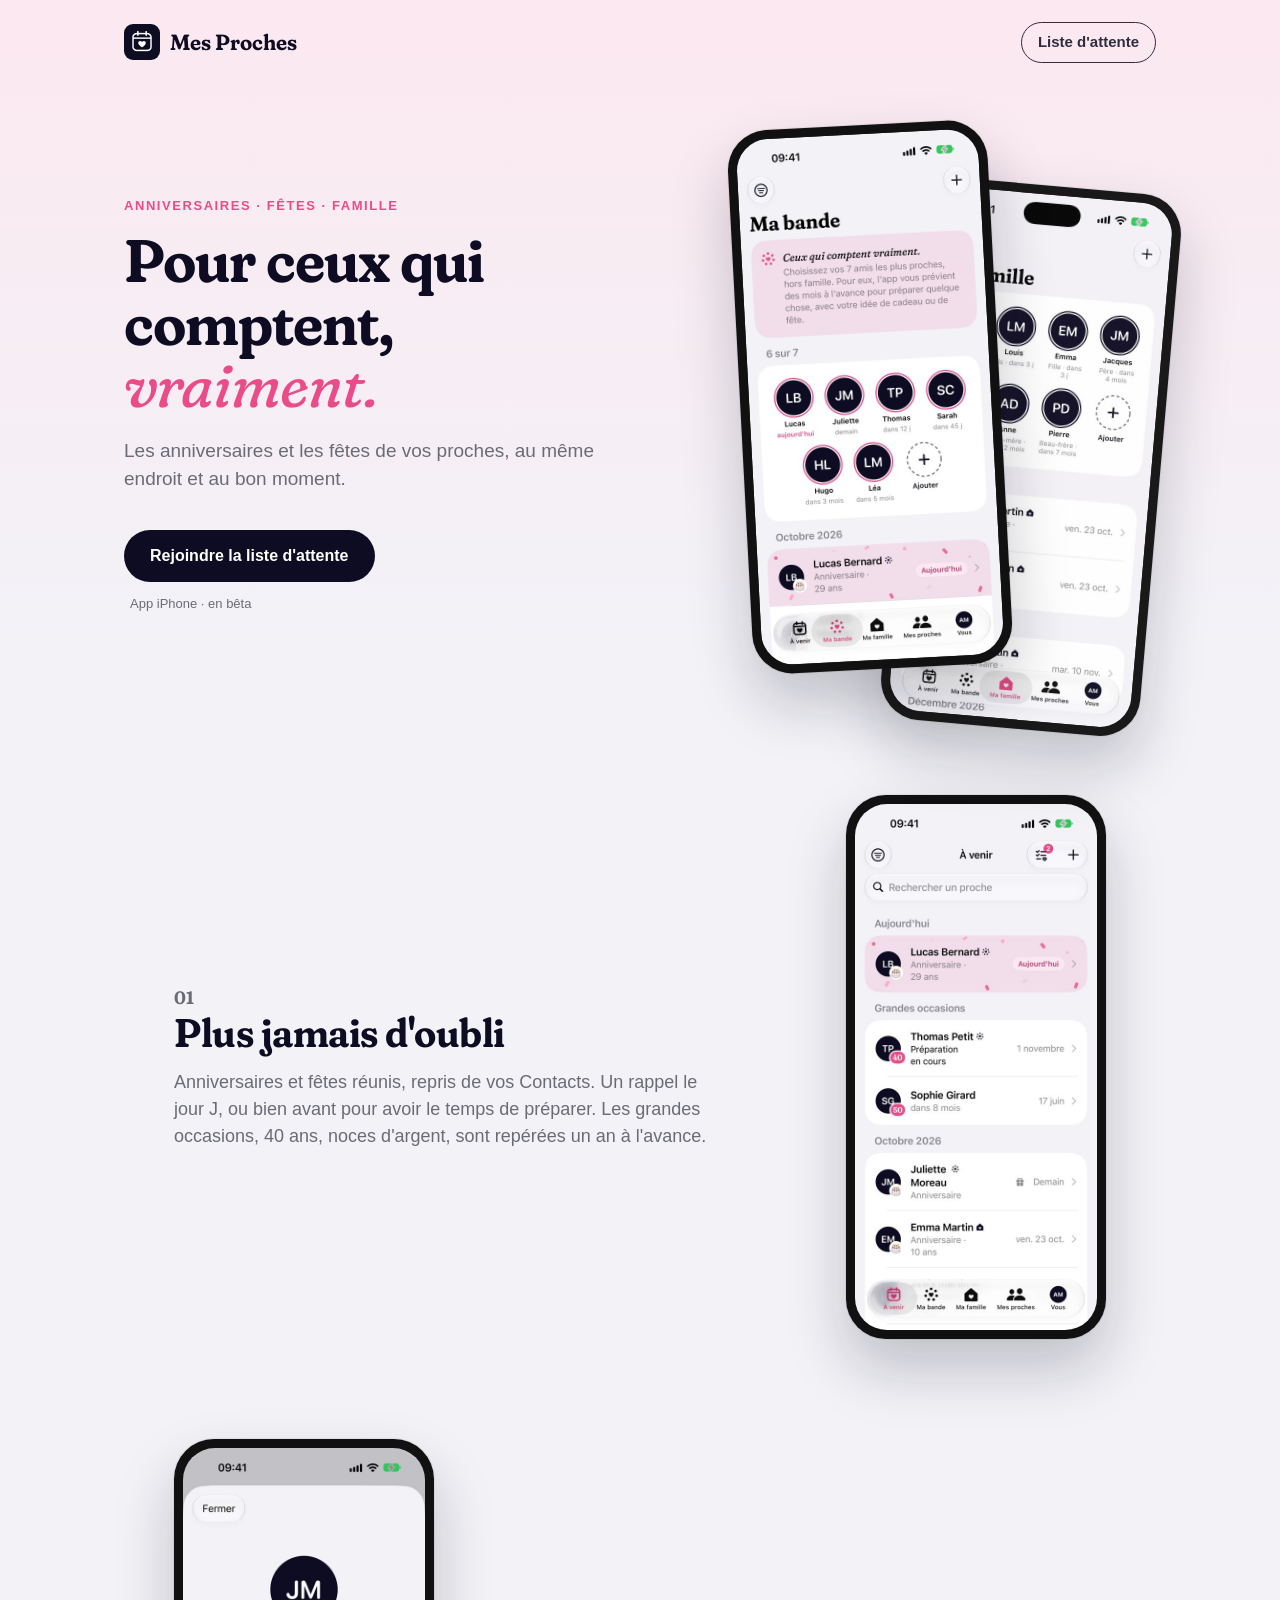
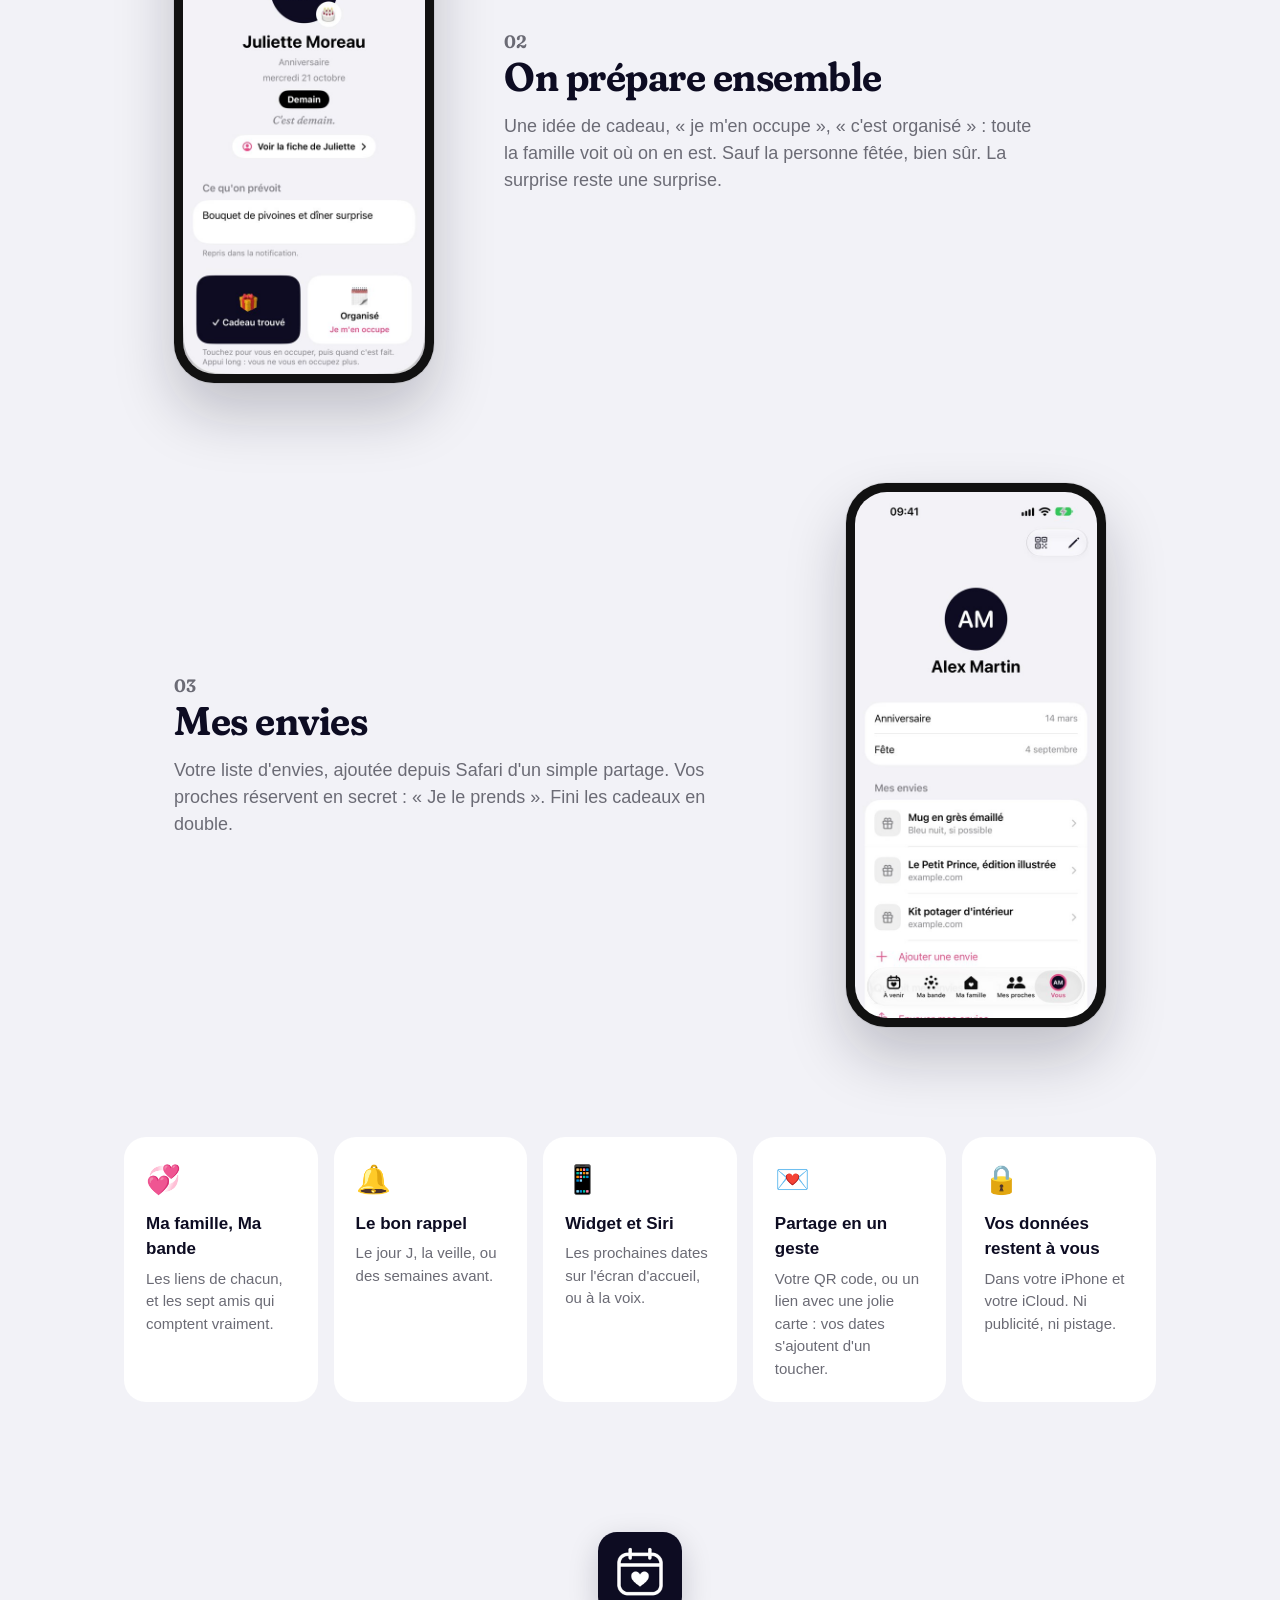
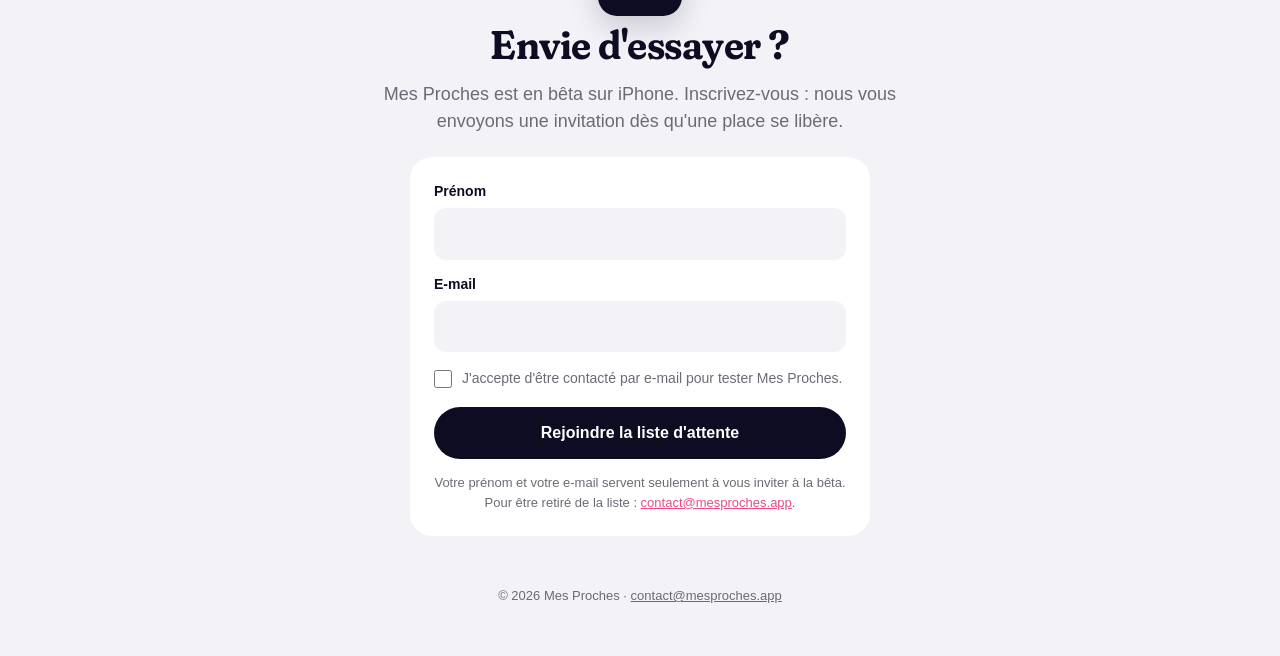
==== index.html @ dea923e4 "Site : aperçu des liens (Messages, WhatsApp) avec une image aux couleurs de l'app Co-Authored-By: Cl" ====
<!doctype html>
<html lang="fr">
<head>
<meta charset="utf-8">
<meta name="viewport" content="width=device-width, initial-scale=1">
<title>Mes Proches</title>
<meta name="robots" content="noindex, nofollow">
<meta name="description" content="Les anniversaires et les fêtes de ceux qui comptent, au même endroit. Une app iPhone, en bêta.">
<meta property="og:type" content="website">
<meta property="og:url" content="https://mesproches.app/">
<meta property="og:site_name" content="Mes Proches">
<meta property="og:title" content="Mes Proches – Pour ceux qui comptent, vraiment.">
<meta property="og:description" content="Les anniversaires et les fêtes de ceux qui comptent, au même endroit et au bon moment. App iPhone en bêta.">
<meta property="og:image" content="https://mesproches.app/assets/apercu.jpg">
<meta property="og:image:width" content="1200">
<meta property="og:image:height" content="630">
<meta name="twitter:card" content="summary_large_image">
<link rel="icon" href="/favicon.png">
<link rel="apple-touch-icon" href="/apple-touch-icon.png">
<link rel="stylesheet" href="/assets/style.css">
<link rel="stylesheet" href="/assets/accueil.css">
</head>
<body class="accueil">

<header class="haut">
  <div class="marque"><img src="/assets/icone.png" alt=""><span>Mes Proches</span></div>
  <div class="haut-droite">
    <a class="petit-bouton" href="#liste-attente">Liste d'attente</a>
  </div>
</header>

<section class="hero">
  <div class="hero-texte">
    <p class="surtitre">Anniversaires · Fêtes · Famille</p>
    <h1>Pour ceux qui comptent, <em>vraiment.</em></h1>
    <p class="intro">Les anniversaires et les fêtes de vos proches, au même endroit et au bon moment.</p>
    <a class="bouton" href="#liste-attente">Rejoindre la liste d'attente</a>
    <p class="mini">App iPhone · en bêta</p>
  </div>
  <div class="hero-ecrans">
    <figure class="tel tel-arriere"><picture><img src="/assets/ecrans/clair-family.jpg" alt="Écran Ma famille"></picture></figure>
    <figure class="tel tel-avant"><picture><img src="/assets/ecrans/clair-bande.jpg" alt="Écran Ma bande"></picture></figure>
  </div>
</section>

<section class="bloc">
  <div class="bloc-texte">
    <p class="numero">01</p>
    <h2>Plus jamais d'oubli</h2>
    <p>Anniversaires et fêtes réunis, repris de vos Contacts. Un rappel le jour J, ou bien avant pour avoir le temps de préparer. Les grandes occasions, 40 ans, noces d'argent, sont repérées un an à l'avance.</p>
  </div>
  <figure class="tel"><picture><img src="/assets/ecrans/clair-upcoming.jpg" alt="Écran À venir" loading="lazy"></picture></figure>
</section>

<section class="bloc inverse">
  <div class="bloc-texte">
    <p class="numero">02</p>
    <h2>On prépare ensemble</h2>
    <p>Une idée de cadeau, « je m'en occupe », « c'est organisé » : toute la famille voit où on en est. Sauf la personne fêtée, bien sûr. La surprise reste une surprise.</p>
  </div>
  <figure class="tel"><picture><img src="/assets/ecrans/clair-event.jpg" alt="Écran d'un anniversaire" loading="lazy"></picture></figure>
</section>

<section class="bloc">
  <div class="bloc-texte">
    <p class="numero">03</p>
    <h2>Mes envies</h2>
    <p>Votre liste d'envies, ajoutée depuis Safari d'un simple partage. Vos proches réservent en secret : « Je le prends ». Fini les cadeaux en double.</p>
  </div>
  <figure class="tel"><picture><img src="/assets/ecrans/clair-settings.jpg" alt="Écran Vous, avec Mes envies" loading="lazy"></picture></figure>
</section>

<section class="atouts">
  <div class="atout"><span>💞</span><h3>Ma famille, Ma bande</h3><p>Les liens de chacun, et les sept amis qui comptent vraiment.</p></div>
  <div class="atout"><span>🔔</span><h3>Le bon rappel</h3><p>Le jour J, la veille, ou des semaines avant.</p></div>
  <div class="atout"><span>📱</span><h3>Widget et Siri</h3><p>Les prochaines dates sur l'écran d'accueil, ou à la voix.</p></div>
  <div class="atout"><span>💌</span><h3>Partage en un geste</h3><p>Votre QR code, ou un lien avec une jolie carte : vos dates s'ajoutent d'un toucher.</p></div>
  <div class="atout"><span>🔒</span><h3>Vos données restent à vous</h3><p>Dans votre iPhone et votre iCloud. Ni publicité, ni pistage.</p></div>
</section>

<section class="invitation" id="liste-attente">
  <img class="icone" src="/assets/icone.png" alt="">
  <h2>Envie d'essayer ?</h2>
  <p>Mes Proches est en bêta sur iPhone. Inscrivez-vous : nous vous envoyons une invitation dès qu'une place se libère.</p>
  <form class="attente" id="attente" novalidate>
    <label for="prenom">Prénom</label>
    <input type="text" id="prenom" name="prenom" autocomplete="given-name" required maxlength="60">
    <label for="email">E-mail</label>
    <input type="email" id="email" name="email" autocomplete="email" inputmode="email" required maxlength="120">
    <input class="piege" type="text" name="site" tabindex="-1" autocomplete="off" aria-hidden="true">
    <label class="accord"><input type="checkbox" id="accord" name="accord" required> J'accepte d'être contacté par e-mail pour tester Mes Proches.</label>
    <button class="bouton" type="submit">Rejoindre la liste d'attente</button>
    <p class="note">Votre prénom et votre e-mail servent seulement à vous inviter à la bêta. Pour être retiré de la liste : <a href="mailto:contact@mesproches.app">contact@mesproches.app</a>.</p>
  </form>
</section>
<script>
// Liste d'attente : envoi vers la feuille Google de Mes Proches (script Google Apps Script)
(function () {
  var URL_LISTE = "https://script.google.com/macros/s/AKfycbwJtWUhBmsXgsnpHTEbNK-BFUwOJkk66DtXFwPkzRLhjVDxNhWCYq_aPArt5VgcALkMHA/exec";
  var f = document.getElementById("attente");
  f.addEventListener("submit", function (e) {
    e.preventDefault();
    var prenom = f.prenom.value.trim(), email = f.email.value.trim();
    var vieux = f.querySelector(".erreur"); if (vieux) vieux.remove();
    function erreur(t) { var p = document.createElement("p"); p.className = "erreur"; p.textContent = t; f.appendChild(p); }
    if (!prenom || !/^[^@\s]+@[^@\s]+\.[^@\s]+$/.test(email)) return erreur("Indiquez votre prénom et une adresse e-mail valide.");
    if (!f.accord.checked) return erreur("Cochez la case pour que nous puissions vous écrire.");
    var bouton = f.querySelector("button"); bouton.disabled = true; bouton.textContent = "Envoi…";
    if (URL_LISTE.indexOf("%%") === 0) {
      location.href = "mailto:contact@mesproches.app?subject=" + encodeURIComponent("Liste d'attente Mes Proches") +
        "&body=" + encodeURIComponent("Prénom : " + prenom + "\nE-mail : " + email);
      bouton.disabled = false; bouton.textContent = "Rejoindre la liste d'attente";
      return;
    }
    var donnees = new URLSearchParams({ prenom: prenom, email: email, site: f.site.value, origine: location.hostname });
    fetch(URL_LISTE, { method: "POST", mode: "no-cors", body: donnees })
      .then(function () {
        f.innerHTML = '<div class="merci"><strong>Merci, ' + prenom.replace(/[<>&"]/g, "") + ' !</strong>Vous êtes sur la liste. Nous vous écrivons dès qu\'une place se libère.</div>';
      })
      .catch(function () {
        bouton.disabled = false; bouton.textContent = "Rejoindre la liste d'attente";
        erreur("L'envoi n'a pas abouti. Réessayez, ou écrivez à contact@mesproches.app.");
      });
  });
})();
</script>

<footer class="pied">© 2026 Mes Proches · <a href="mailto:contact@mesproches.app">contact@mesproches.app</a></footer>
</body>
</html>
---- assets/style.css ----
@font-face { font-family: "MP Titre"; src: url("titre.ttf") format("truetype"); font-display: swap; }
@font-face { font-family: "MP Accroche"; src: url("accroche.ttf") format("truetype"); font-display: swap; }

:root {
  color-scheme: light;
  --nuit: #0D0C22;
  --rose: #EA4C89;
  --poudre: #FCE8F0;
  --fond: #F2F2F7;
  --carte: #FFFFFF;
  --texte: #0D0C22;
  --second: #6B6B75;
}

* { box-sizing: border-box; }
html, body { margin: 0; }
body {
  font-family: -apple-system, BlinkMacSystemFont, "SF Pro Text", "Helvetica Neue", Arial, sans-serif;
  color: var(--texte);
  background: linear-gradient(var(--poudre), var(--fond) 420px) no-repeat, var(--fond);
  min-height: 100vh;
  line-height: 1.5;
}
main { max-width: 560px; margin: 0 auto; padding: 72px 20px 48px; text-align: center; }
.icone { width: 112px; height: 112px; border-radius: 25px; box-shadow: 0 10px 30px rgba(13,12,34,.18); }
h1 { font-family: "MP Titre", Georgia, serif; font-weight: 400; font-size: 44px; margin: 24px 0 4px; letter-spacing: -0.5px; }
.accroche { font-family: "MP Accroche", Georgia, serif; font-style: italic; font-size: 22px; margin: 0 0 32px; }
.accroche em { color: var(--rose); }
.carte { background: var(--carte); border-radius: 22px; padding: 22px 22px; text-align: left; margin: 0 0 16px; }
.carte h2 { font-size: 17px; margin: 0 0 6px; }
.carte p { margin: 0; color: var(--second); }
ul.points { list-style: none; padding: 0; margin: 0; }
ul.points li { padding: 8px 0; }
ul.points li + li { border-top: 0.5px solid rgba(128,128,128,.25); }
.bouton { display: inline-block; background: var(--nuit); color: #fff; text-decoration: none; font-weight: 600; padding: 14px 26px; border-radius: 999px; margin-top: 8px; }
.pied { font-size: 13px; color: var(--second); margin-top: 40px; }
.pied a { color: inherit; }
.nom { font-size: 26px; font-weight: 700; margin: 4px 0; }
.dates { color: var(--second); }
.carte p.nom { color: var(--texte); }
---- assets/accueil.css ----
/* Page d'accueil : plus de place, des écrans de l'app, une lecture en sections. */
html { overflow-x: clip; }
body.accueil { background: linear-gradient(var(--poudre), var(--fond) 640px) no-repeat, var(--fond); }

.haut { max-width: 1080px; margin: 0 auto; padding: 22px 24px; display: flex; align-items: center; justify-content: space-between; }
.marque { display: flex; align-items: center; gap: 10px; font-family: "MP Titre", Georgia, serif; font-size: 22px; }
.marque img { width: 36px; height: 36px; border-radius: 9px; }
.petit-bouton { font-weight: 600; font-size: 15px; color: var(--texte); text-decoration: none; border: 1.5px solid currentColor; border-radius: 999px; padding: 8px 16px; opacity: .85; }

.hero { max-width: 1080px; margin: 0 auto; padding: 40px 24px 60px; display: grid; grid-template-columns: 1.1fr 1fr; gap: 40px; align-items: center; }
.surtitre { text-transform: uppercase; letter-spacing: .12em; font-size: 13px; font-weight: 600; color: var(--rose); margin: 0 0 14px; }
.hero h1 { font-family: "MP Titre", Georgia, serif; font-weight: 400; font-size: 60px; line-height: 1.04; letter-spacing: -1px; margin: 0 0 20px; }
.hero h1 em { font-family: "MP Accroche", Georgia, serif; color: var(--rose); }
.intro { font-size: 19px; color: var(--second); margin: 0 0 28px; max-width: 30em; }
.mini { font-size: 13px; color: var(--second); margin: 12px 0 0 6px; }

.tel { margin: 0; width: 260px; border-radius: 40px; overflow: hidden; background: #111; padding: 9px; box-shadow: 0 30px 60px rgba(13,12,34,.22), 0 0 0 1px rgba(0,0,0,.06); }
.tel img { display: block; width: 100%; border-radius: 32px; }

.hero-ecrans { position: relative; height: 560px; }
.hero-ecrans .tel { position: absolute; }
.tel-avant { left: 12%; top: 0; transform: rotate(-3deg); z-index: 2; }
.tel-arriere { left: 46%; top: 60px; transform: rotate(5deg); opacity: .96; }

.bloc { max-width: 980px; margin: 0 auto; padding: 50px 24px; display: grid; grid-template-columns: 1fr 260px; gap: 70px; align-items: center; }
.bloc.inverse { grid-template-columns: 260px 1fr; }
.bloc.inverse .bloc-texte { order: 2; }
.numero { font-family: "MP Titre", Georgia, serif; font-size: 22px; color: var(--rose); margin: 0 0 6px; }
.bloc h2, .invitation h2 { font-family: "MP Titre", Georgia, serif; font-weight: 400; font-size: 40px; line-height: 1.1; margin: 0 0 14px; letter-spacing: -.5px; }
.bloc p { font-size: 18px; color: var(--second); margin: 0; max-width: 30em; }
.bloc p strong { color: var(--texte); }

.atouts { max-width: 1080px; margin: 30px auto 0; padding: 30px 24px; display: grid; grid-template-columns: repeat(5, 1fr); gap: 16px; }
.atout { background: var(--carte); border-radius: 22px; padding: 22px; }
.atout span { font-size: 28px; }
.atout h3 { font-size: 17px; margin: 10px 0 6px; }
.atout p { margin: 0; color: var(--second); font-size: 15px; }

.invitation { text-align: center; max-width: 620px; margin: 40px auto 0; padding: 60px 24px 20px; }
.invitation .icone { width: 84px; height: 84px; border-radius: 19px; }
.invitation p { font-size: 18px; color: var(--second); margin: 0 0 22px; }
body.accueil .pied { text-align: center; padding: 30px 20px 50px; margin: 0; }

@media (max-width: 820px) {
  .hero { grid-template-columns: 1fr; text-align: center; padding-top: 20px; }
  .hero h1 { font-size: 42px; }
  .intro { margin-left: auto; margin-right: auto; }
  .hero-ecrans { height: 470px; }
  .hero-ecrans .tel { width: 210px; }
  .tel-avant { left: calc(50% - 180px); }
  .tel-arriere { left: calc(50% - 40px); top: 40px; }
  .bloc, .bloc.inverse { grid-template-columns: 1fr; gap: 30px; text-align: center; padding: 36px 24px; }
  .bloc.inverse .bloc-texte { order: 0; }
  .bloc p { margin: 0 auto; }
  .bloc .tel { margin: 0 auto; width: 230px; }
  .bloc h2, .invitation h2 { font-size: 32px; }
  .atouts { grid-template-columns: 1fr 1fr; }
  .petit-bouton { display: none; }
}

/* Liste d'attente */
.attente { max-width: 460px; margin: 0 auto; text-align: left; background: var(--carte); border-radius: 22px; padding: 24px; }
.attente label { display: block; font-size: 14px; font-weight: 600; margin: 0 0 6px; }
.attente input[type=text], .attente input[type=email] { width: 100%; font: inherit; font-size: 17px; color: var(--texte); background: var(--fond); border: 0; border-radius: 12px; padding: 13px 14px; margin: 0 0 14px; outline: none; }
.attente input:focus { box-shadow: 0 0 0 2px var(--rose); }
.attente .accord { display: flex; gap: 10px; align-items: flex-start; font-weight: 400; font-size: 14px; color: var(--second); margin: 2px 0 18px; }
.attente .accord input { accent-color: var(--rose); width: 18px; height: 18px; margin: 2px 0 0; flex: none; }
.attente .bouton { width: 100%; border: 0; font: inherit; font-weight: 600; cursor: pointer; margin: 0; }
.attente .bouton:disabled { opacity: .5; cursor: default; }
.attente .piege { position: absolute; left: -9999px; }
.attente .note { font-size: 13px; color: var(--second); margin: 14px 0 0; text-align: center; }
.attente .merci { text-align: center; padding: 10px 0; }
.attente .merci strong { display: block; font-family: "MP Titre", Georgia, serif; font-weight: 400; font-size: 26px; margin-bottom: 6px; }
.attente .erreur { color: var(--rose); font-size: 14px; margin: 12px 0 0; text-align: center; }
.attente .note a { color: var(--rose); }
.haut-droite { display: flex; align-items: center; gap: 12px; }
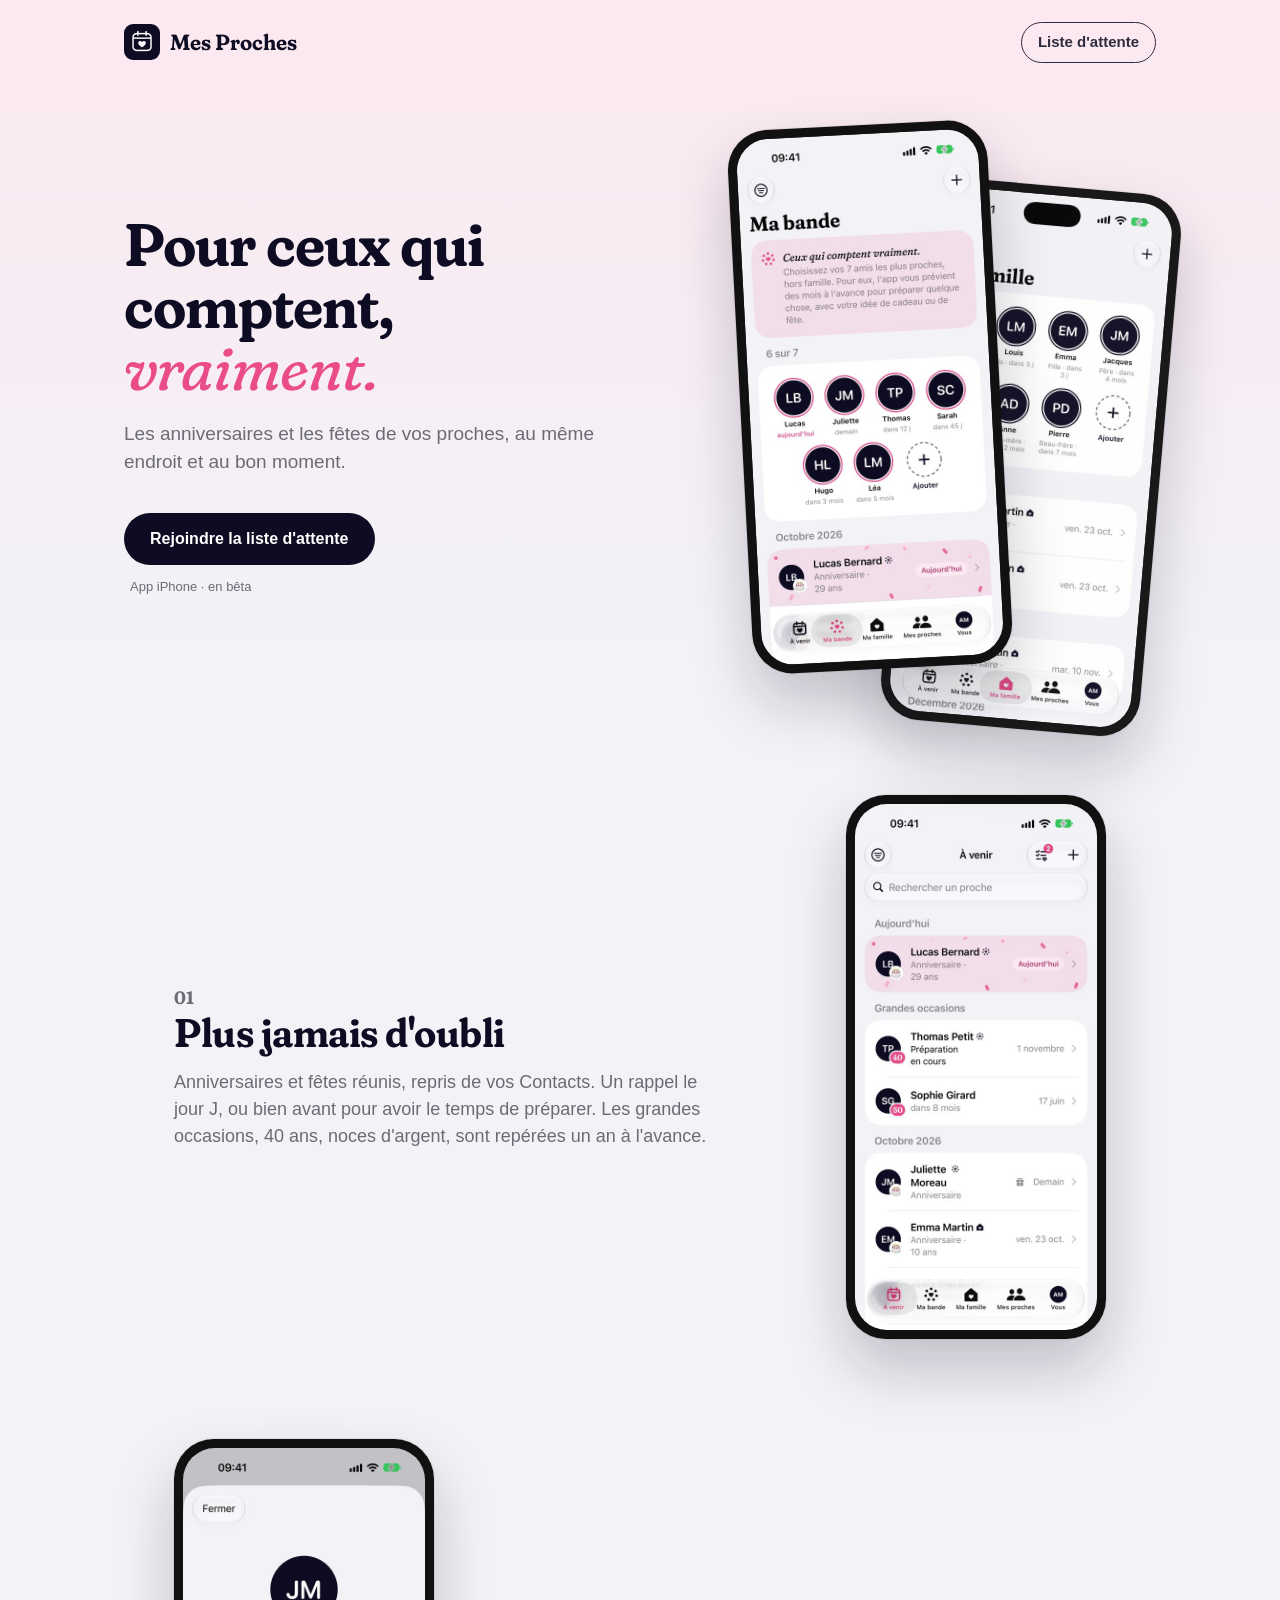
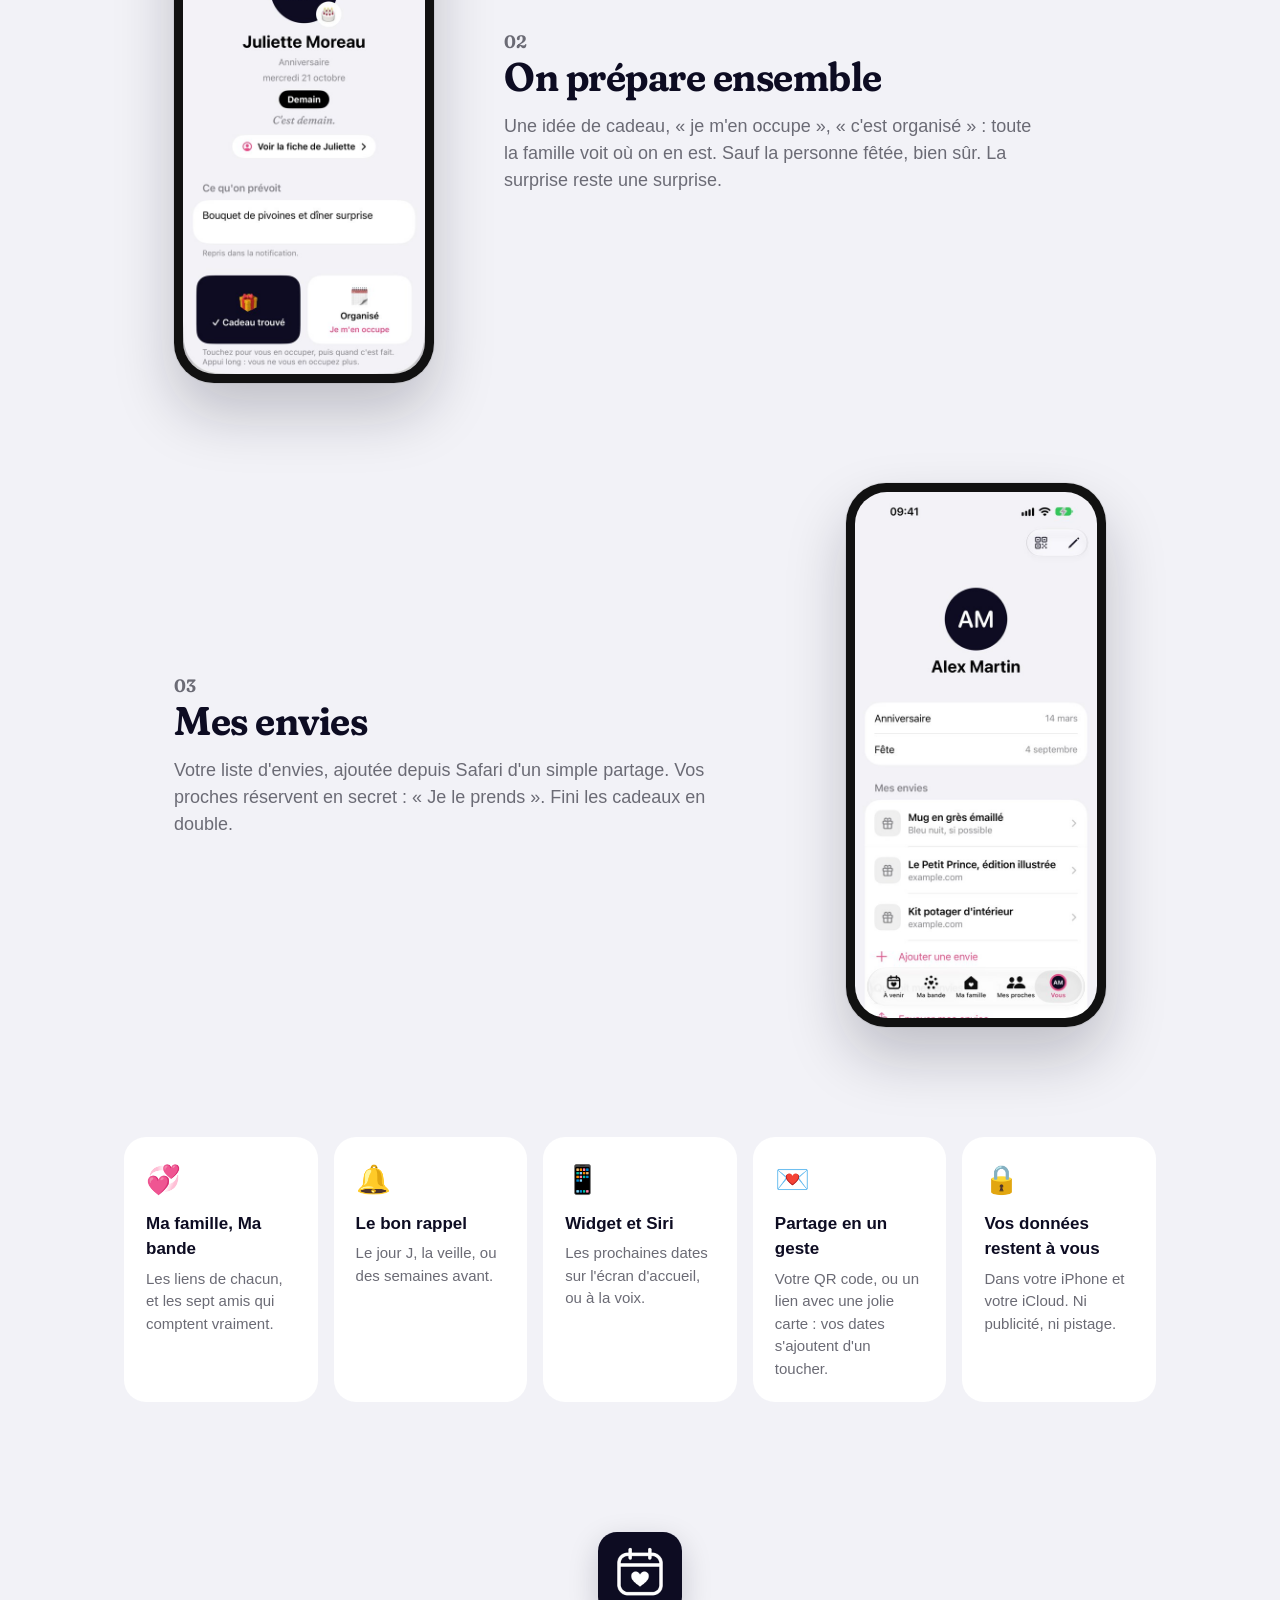
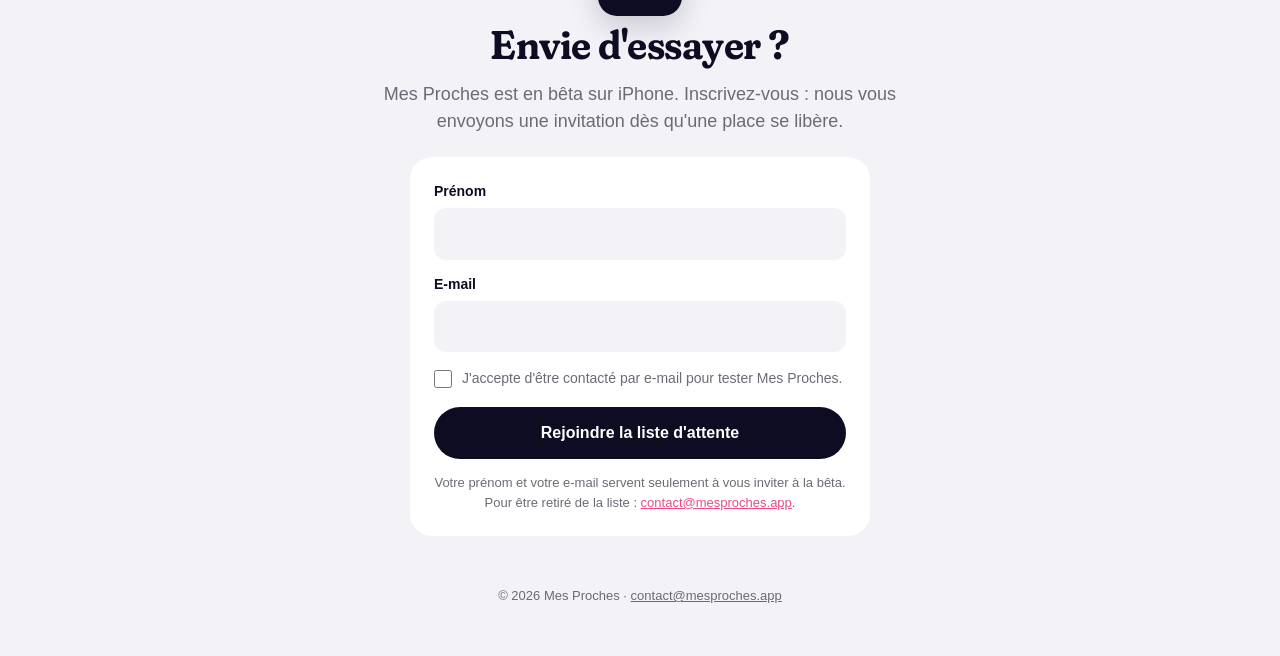
==== commit 5f061cd9: "Site : retrait du surtitre « Anniversaires · Fêtes · Famille » Co-Authored-By: Claude Opus 5.5 <nore" ====
--- a/index.html
+++ b/index.html
@@ -10,8 +10,8 @@
 <meta property="og:url" content="https://mesproches.app/">
 <meta property="og:site_name" content="Mes Proches">
 <meta property="og:title" content="Mes Proches – Pour ceux qui comptent, vraiment.">
-<meta property="og:description" content="Les anniversaires et les fêtes de ceux qui comptent, au même endroit et au bon moment. App iPhone en bêta.">
-<meta property="og:image" content="https://mesproches.app/assets/apercu.jpg">
+<meta property="og:description" content="Les anniversaires et les fêtes de vos proches, au même endroit et au bon moment.">
+<meta property="og:image" content="https://mesproches.app/assets/apercu-v3.jpg">
 <meta property="og:image:width" content="1200">
 <meta property="og:image:height" content="630">
 <meta name="twitter:card" content="summary_large_image">
@@ -31,7 +31,6 @@
 
 <section class="hero">
   <div class="hero-texte">
-    <p class="surtitre">Anniversaires · Fêtes · Famille</p>
     <h1>Pour ceux qui comptent, <em>vraiment.</em></h1>
     <p class="intro">Les anniversaires et les fêtes de vos proches, au même endroit et au bon moment.</p>
     <a class="bouton" href="#liste-attente">Rejoindre la liste d'attente</a>
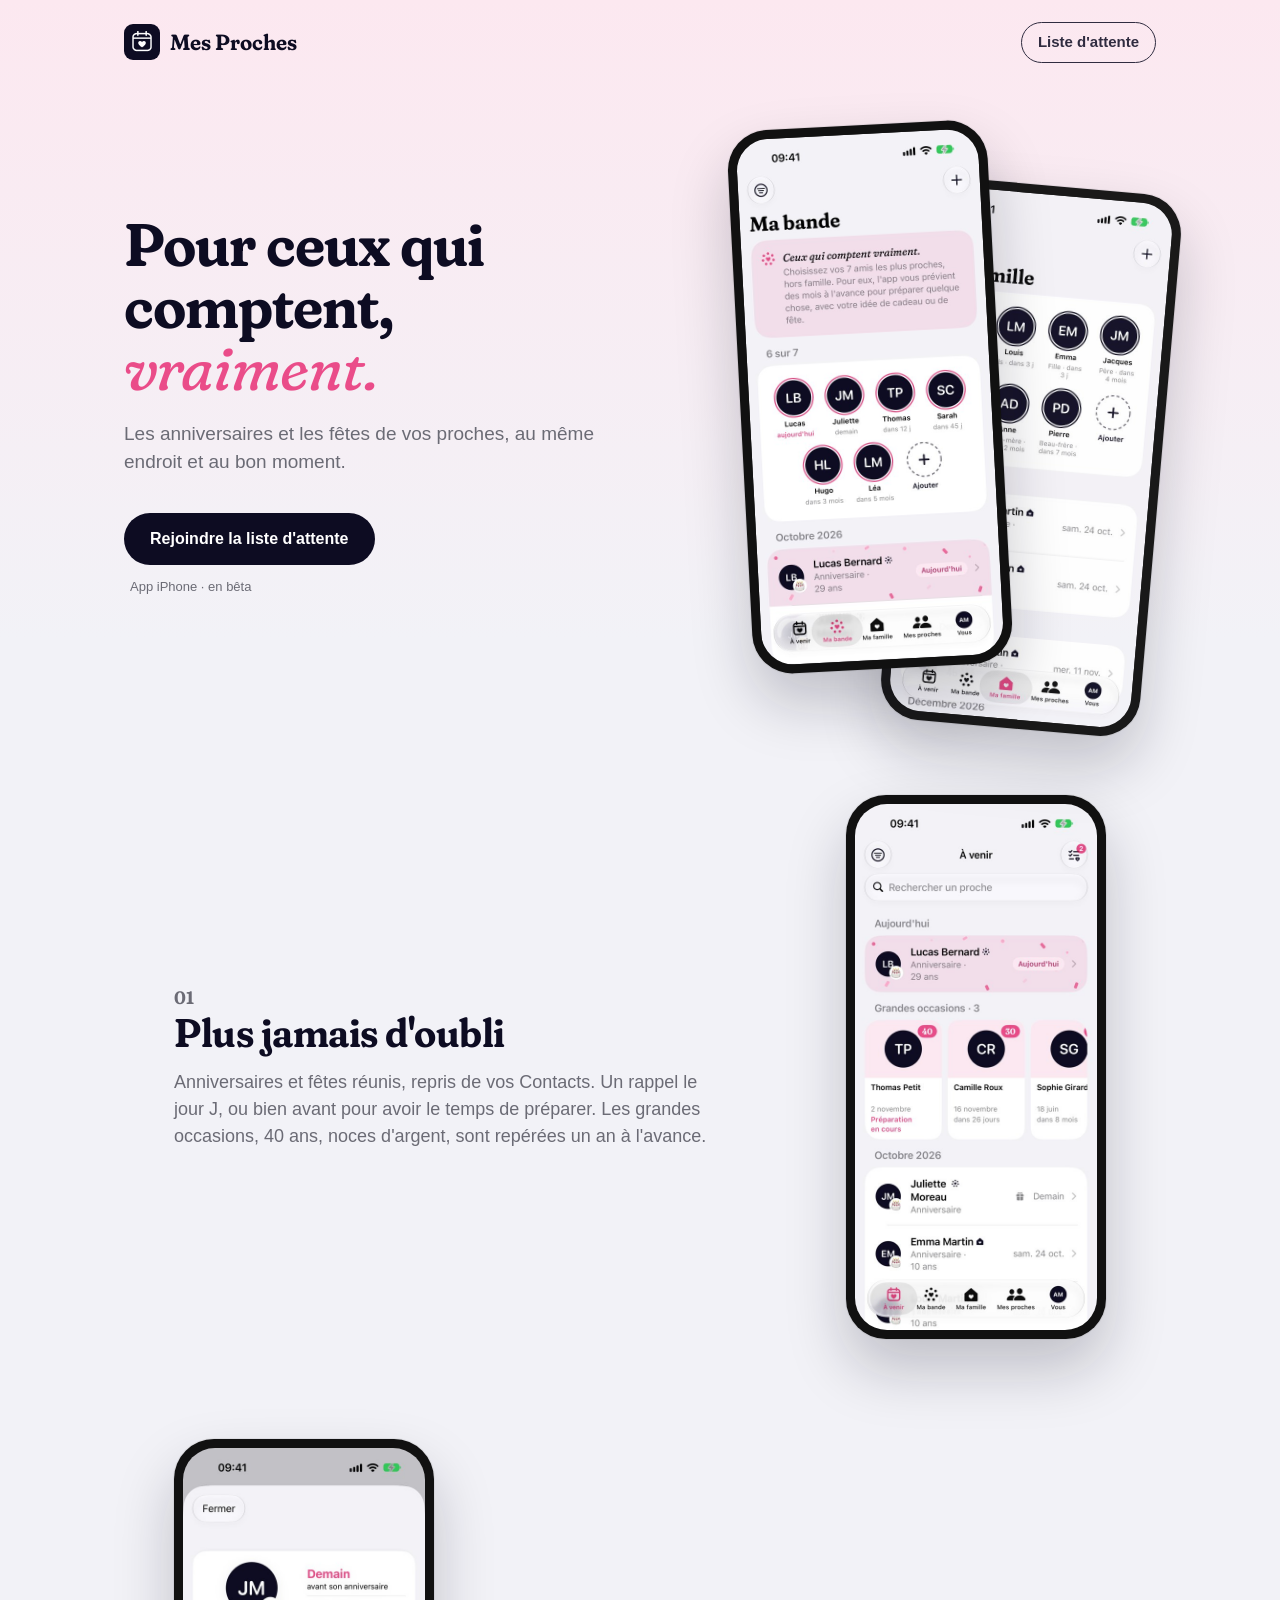
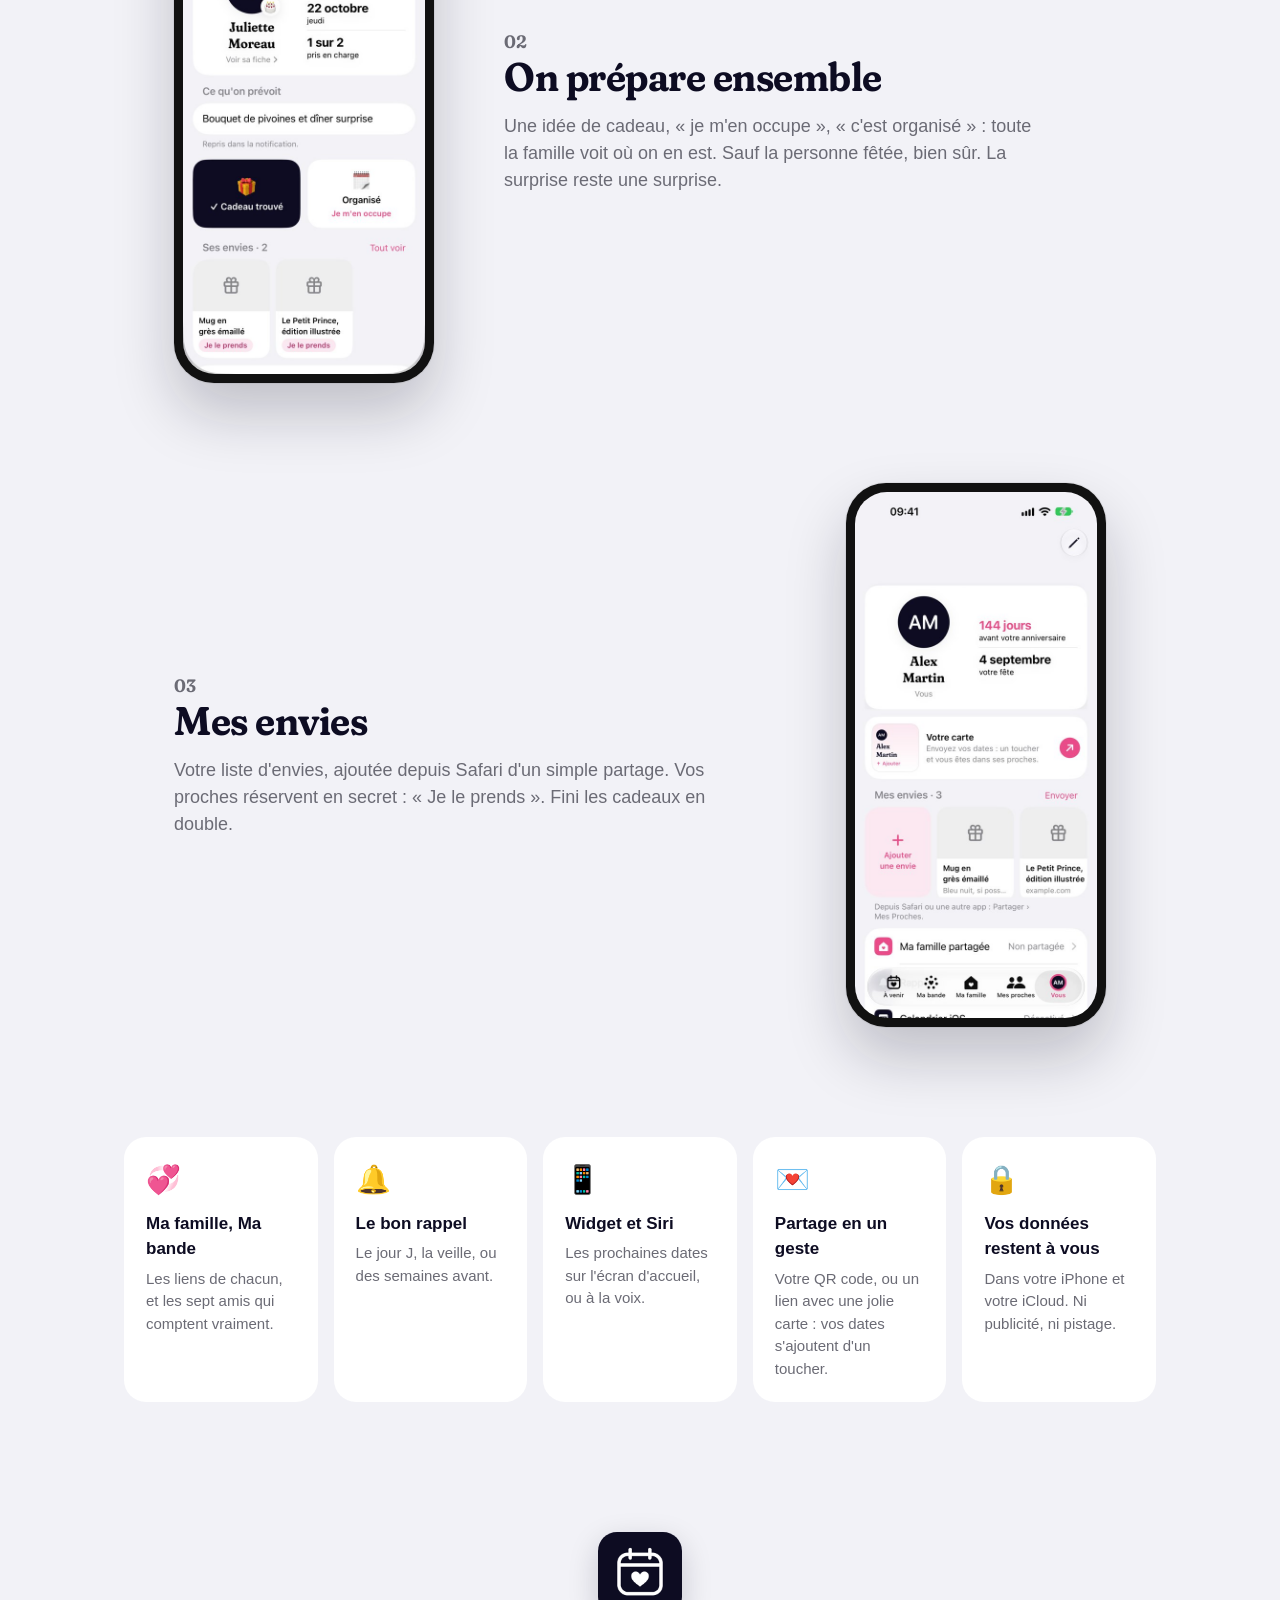
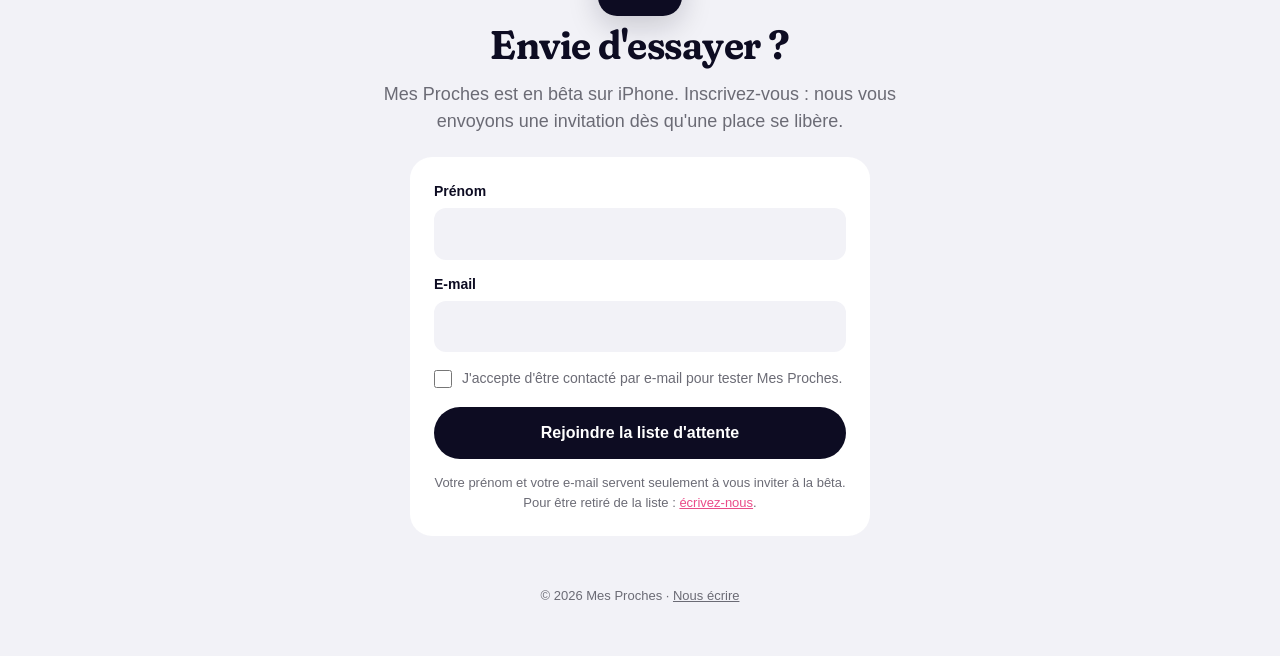
==== commit 834ffc9d: "Site : adresse de contact retirée en clair (assemblée au clic, contre le spam) Co-Authored-By: Claud" ====
--- a/index.html
+++ b/index.html
@@ -89,7 +89,7 @@
     <input class="piege" type="text" name="site" tabindex="-1" autocomplete="off" aria-hidden="true">
     <label class="accord"><input type="checkbox" id="accord" name="accord" required> J'accepte d'être contacté par e-mail pour tester Mes Proches.</label>
     <button class="bouton" type="submit">Rejoindre la liste d'attente</button>
-    <p class="note">Votre prénom et votre e-mail servent seulement à vous inviter à la bêta. Pour être retiré de la liste : <a href="mailto:contact@mesproches.app">contact@mesproches.app</a>.</p>
+    <p class="note">Votre prénom et votre e-mail servent seulement à vous inviter à la bêta. Pour être retiré de la liste : <a href="#" class="ecrire">écrivez-nous</a>.</p>
   </form>
 </section>
 <script>
@@ -106,7 +106,7 @@
     if (!f.accord.checked) return erreur("Cochez la case pour que nous puissions vous écrire.");
     var bouton = f.querySelector("button"); bouton.disabled = true; bouton.textContent = "Envoi…";
     if (URL_LISTE.indexOf("%%") === 0) {
-      location.href = "mailto:contact@mesproches.app?subject=" + encodeURIComponent("Liste d'attente Mes Proches") +
+      location.href = "mailto:" + adresse() + "?subject=" + encodeURIComponent("Liste d'attente Mes Proches") +
         "&body=" + encodeURIComponent("Prénom : " + prenom + "\nE-mail : " + email);
       bouton.disabled = false; bouton.textContent = "Rejoindre la liste d'attente";
       return;
@@ -118,12 +118,19 @@
       })
       .catch(function () {
         bouton.disabled = false; bouton.textContent = "Rejoindre la liste d'attente";
-        erreur("L'envoi n'a pas abouti. Réessayez, ou écrivez à contact@mesproches.app.");
+        erreur("L'envoi n'a pas abouti. Réessayez dans un instant.");
       });
   });
 })();
 </script>
 
-<footer class="pied">© 2026 Mes Proches · <a href="mailto:contact@mesproches.app">contact@mesproches.app</a></footer>
+<footer class="pied">© 2026 Mes Proches · <a href="#" class="ecrire">Nous écrire</a></footer>
+<script>
+// Adresse de contact assemblée au clic (24/10/2026) : jamais écrite en clair dans la page, contre les robots à spam
+function adresse() { return ["contact", "mesproches.app"].join(String.fromCharCode(64)); }
+document.querySelectorAll(".ecrire").forEach(function (a) {
+  a.addEventListener("click", function (e) { e.preventDefault(); location.href = "mailto:" + adresse(); });
+});
+</script>
 </body>
 </html>
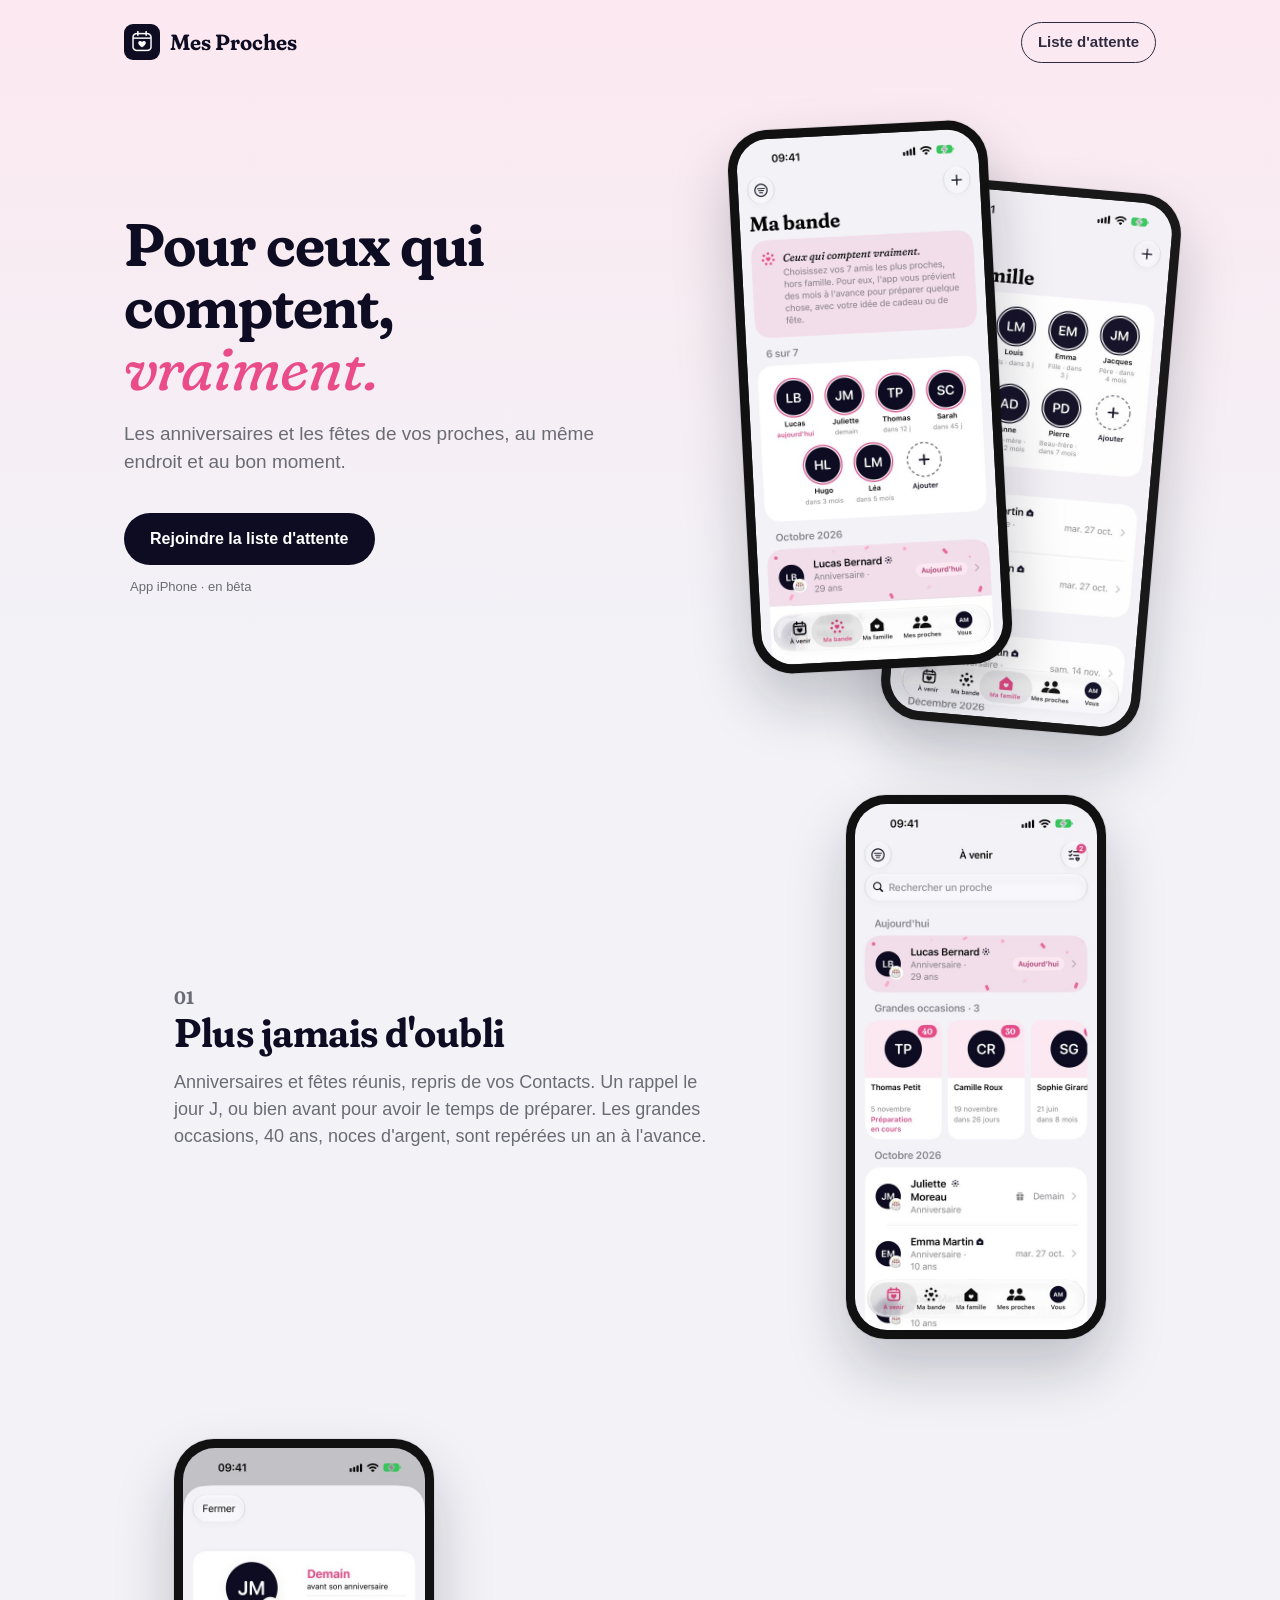
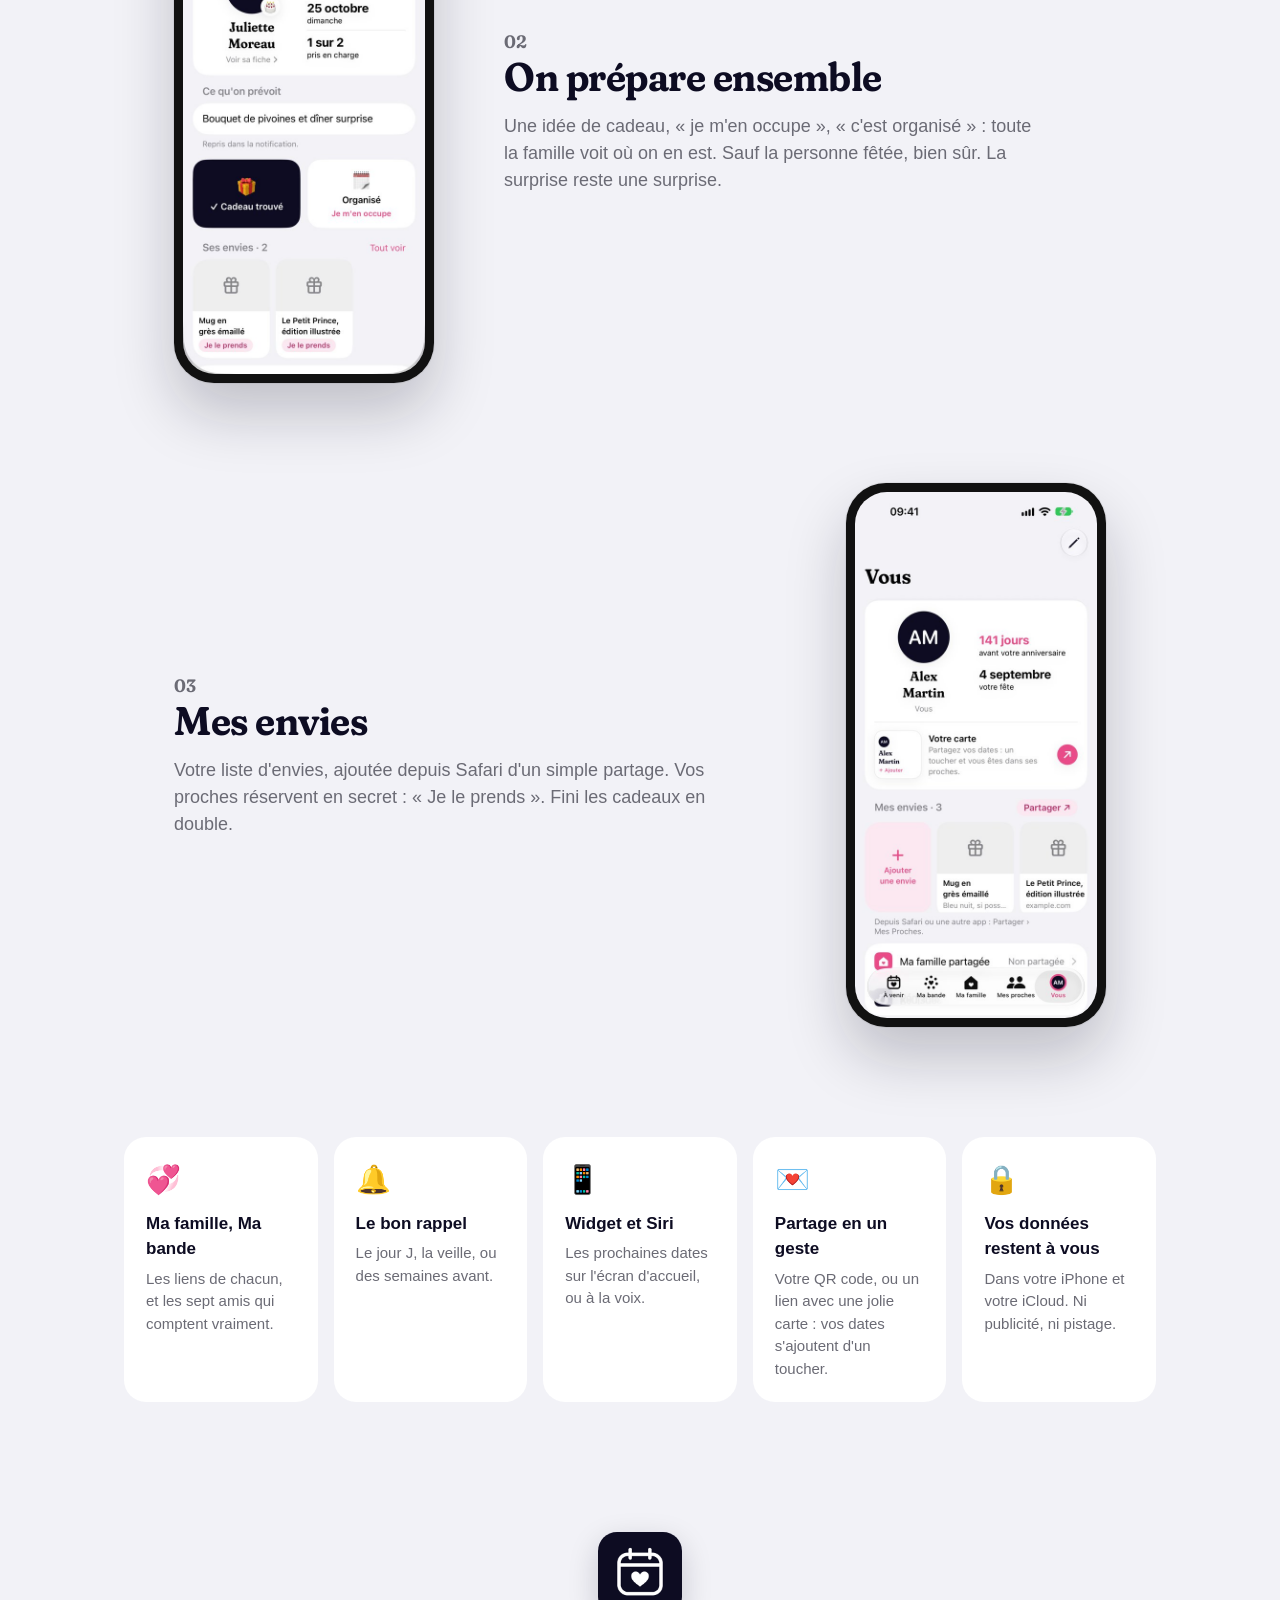
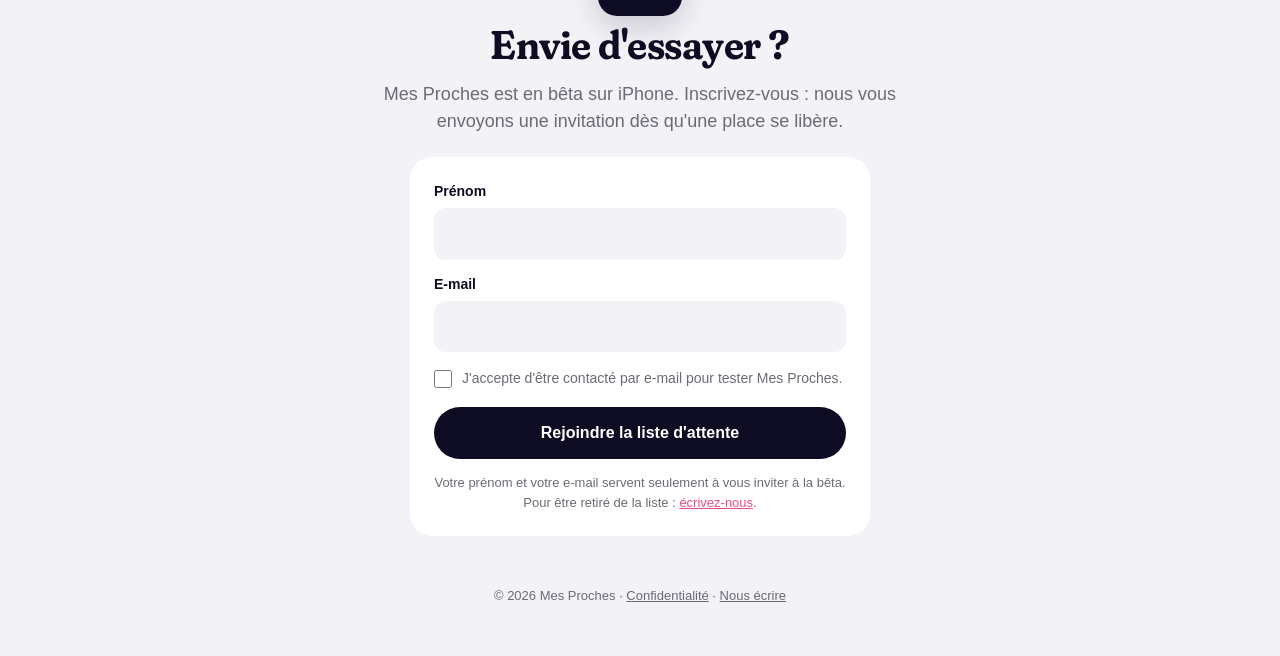
==== commit facf6483: "Confidentialité : éditeur BS Conseil, lien en bas de l'accueil Co-Authored-By: Claude Opus 5.5 <nore" ====
--- a/index.html
+++ b/index.html
@@ -124,7 +124,7 @@
 })();
 </script>
 
-<footer class="pied">© 2026 Mes Proches · <a href="#" class="ecrire">Nous écrire</a></footer>
+<footer class="pied">© 2026 Mes Proches · <a href="/confidentialite/">Confidentialité</a> · <a href="#" class="ecrire">Nous écrire</a></footer>
 <script>
 // Adresse de contact assemblée au clic (24/10/2026) : jamais écrite en clair dans la page, contre les robots à spam
 function adresse() { return ["contact", "mesproches.app"].join(String.fromCharCode(64)); }
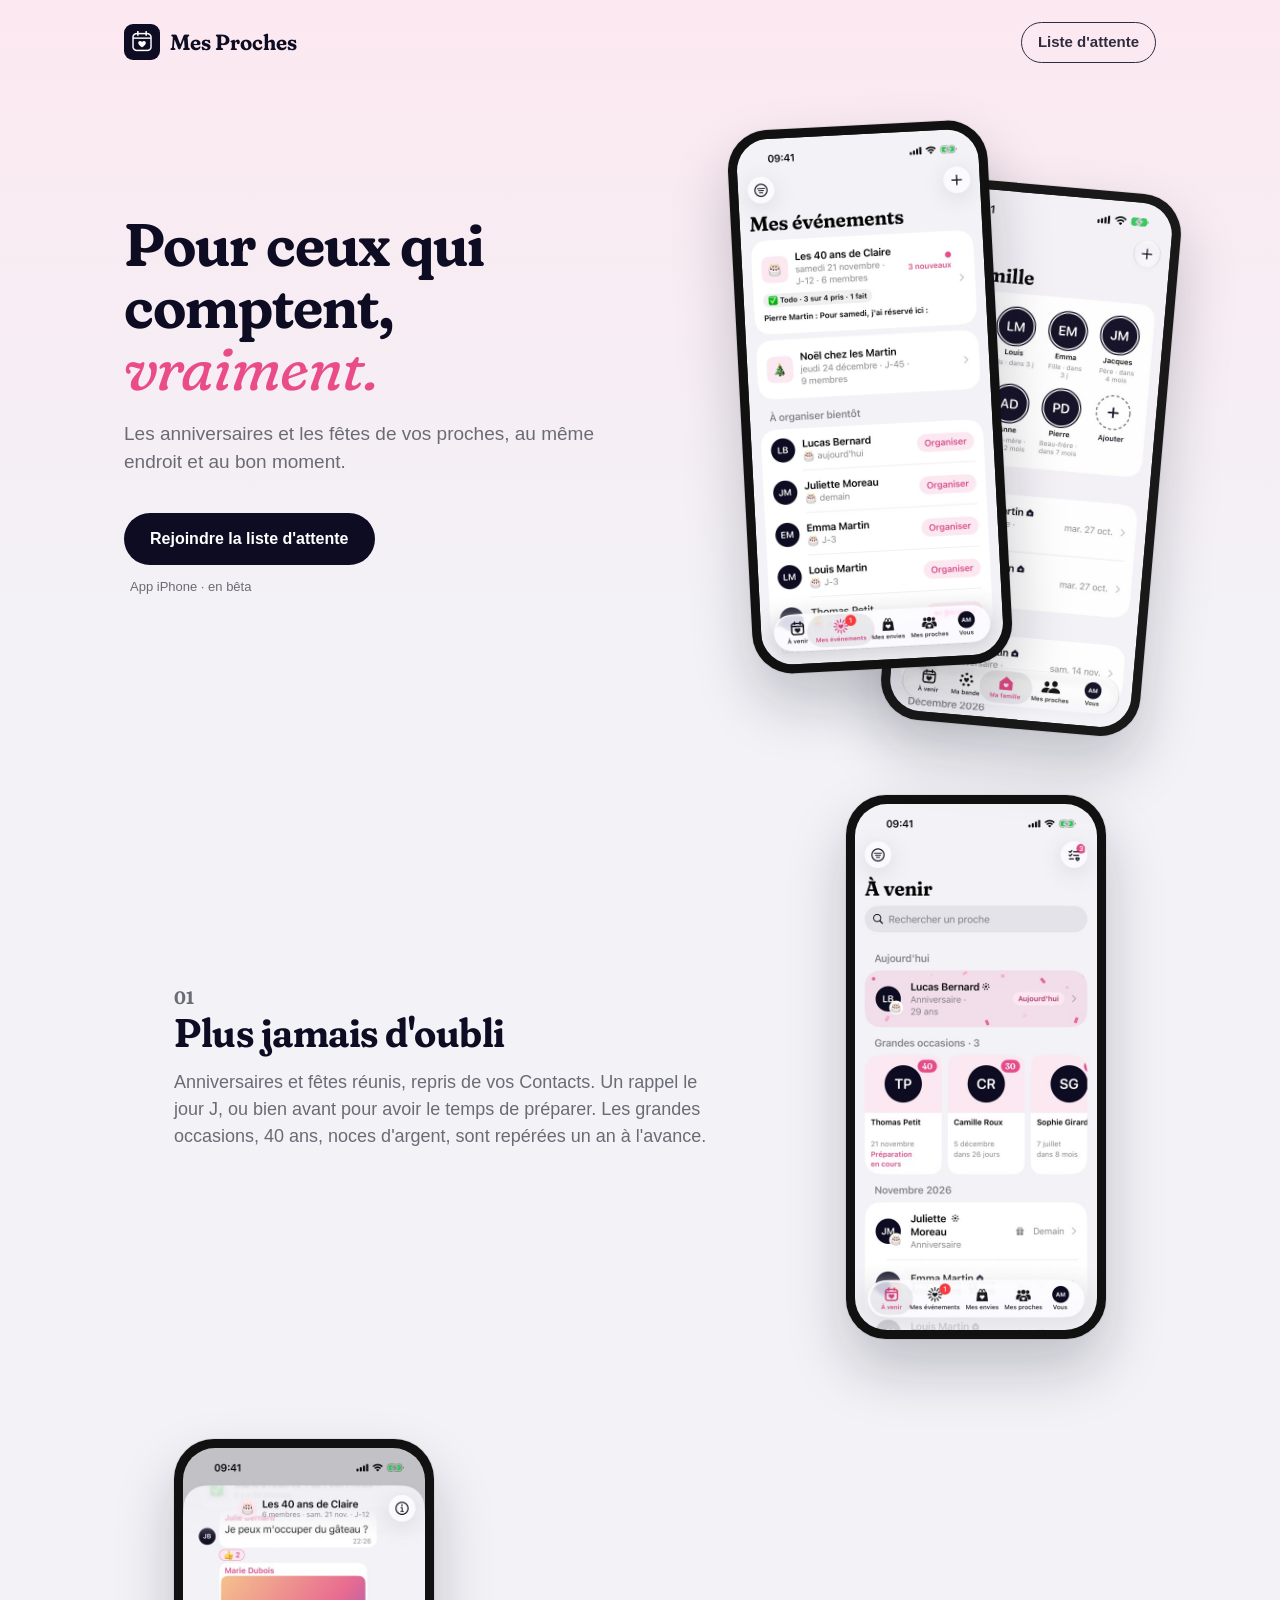
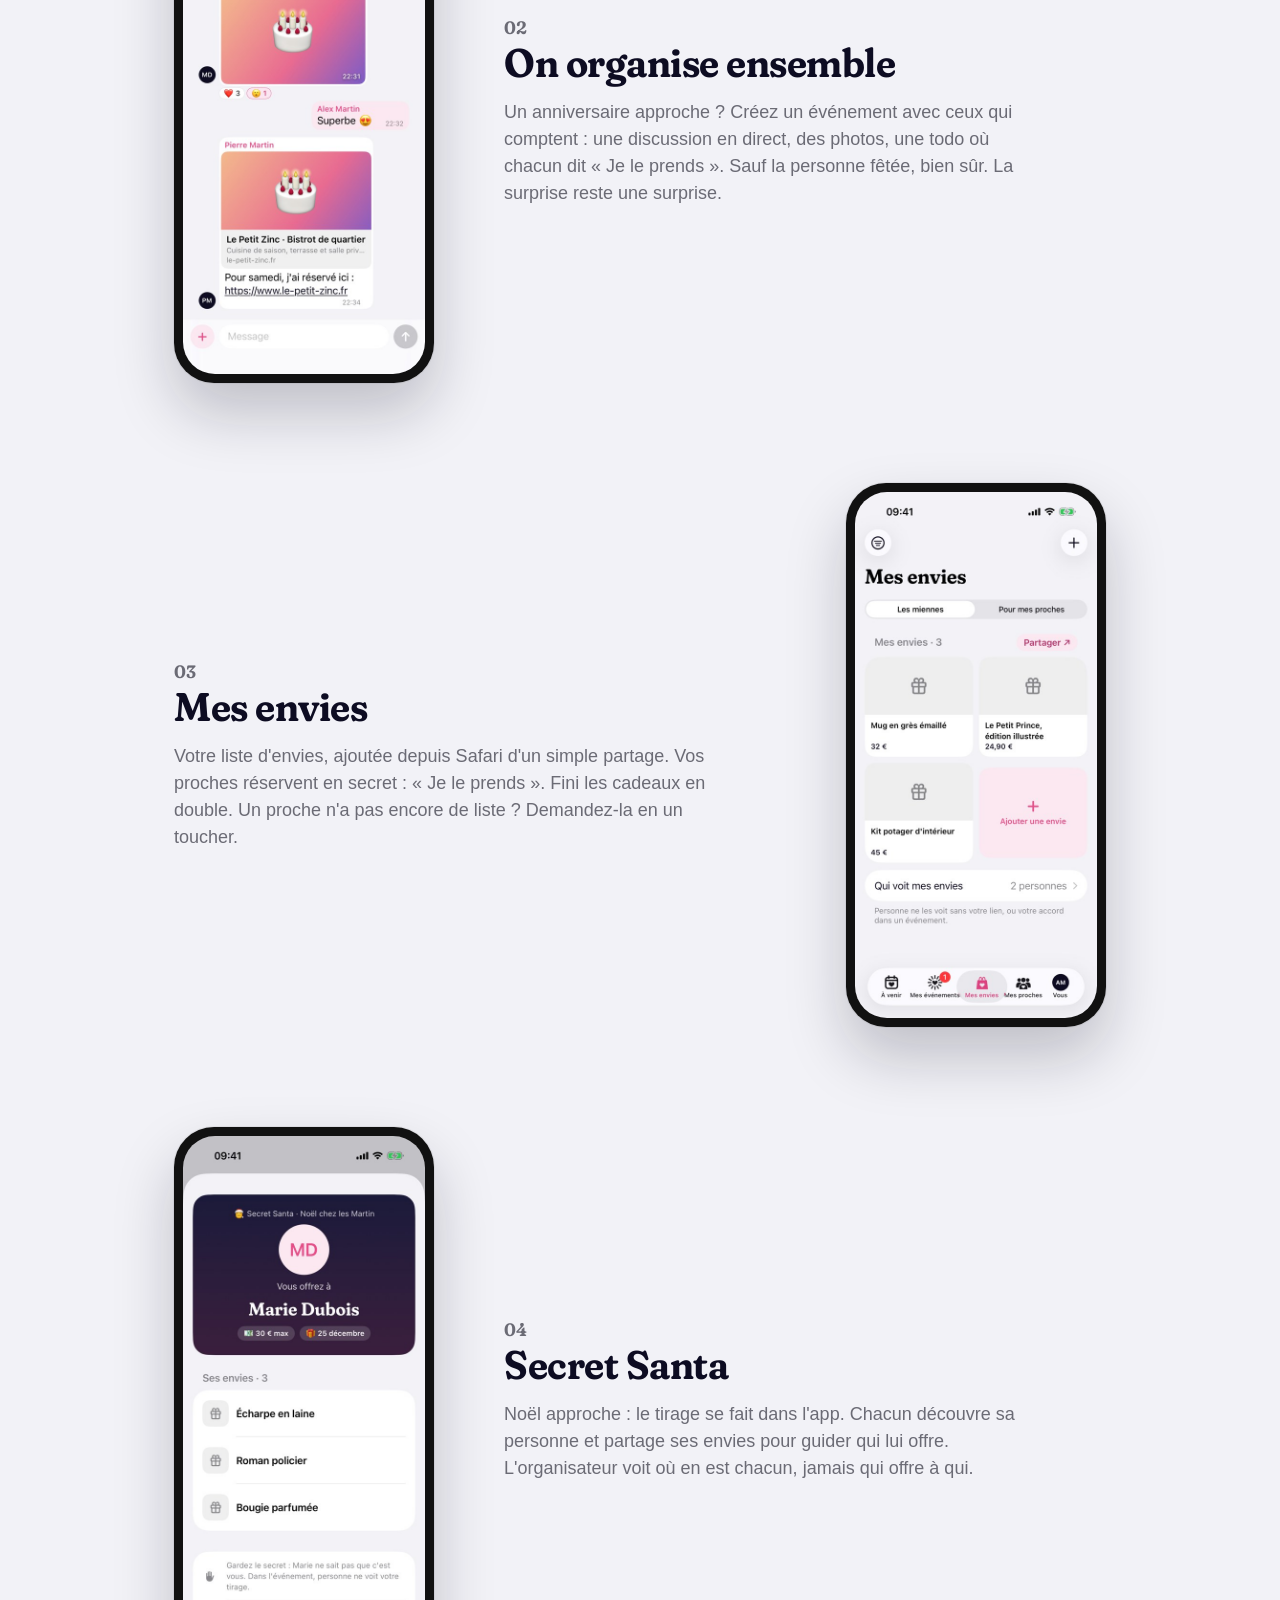
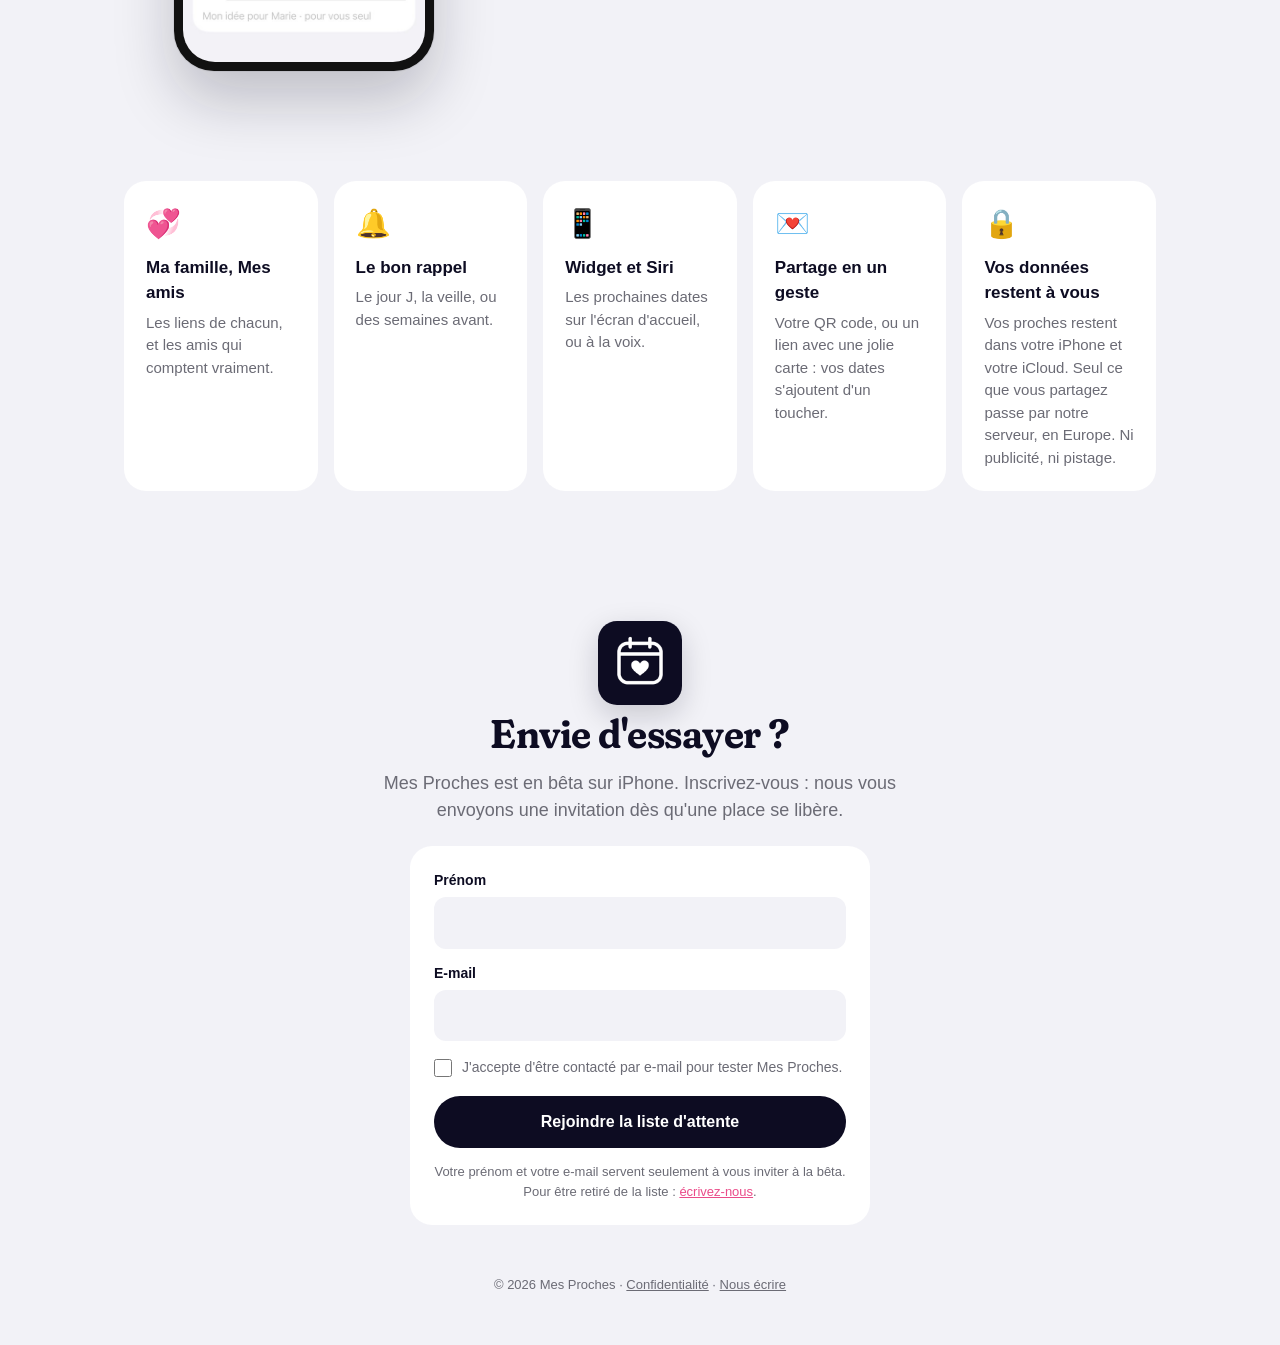
==== commit be932192: "Accueil : événements, Secret Santa, Mes amis, captures du build 14 Co-Authored-By: Claude Opus 5.5 <" ====
--- a/index.html
+++ b/index.html
@@ -38,7 +38,7 @@
   </div>
   <div class="hero-ecrans">
     <figure class="tel tel-arriere"><picture><img src="/assets/ecrans/clair-family.jpg" alt="Écran Ma famille"></picture></figure>
-    <figure class="tel tel-avant"><picture><img src="/assets/ecrans/clair-bande.jpg" alt="Écran Ma bande"></picture></figure>
+    <figure class="tel tel-avant"><picture><img src="/assets/ecrans/clair-events.jpg" alt="Écran Mes événements"></picture></figure>
   </div>
 </section>
 
@@ -54,27 +54,36 @@
 <section class="bloc inverse">
   <div class="bloc-texte">
     <p class="numero">02</p>
-    <h2>On prépare ensemble</h2>
-    <p>Une idée de cadeau, « je m'en occupe », « c'est organisé » : toute la famille voit où on en est. Sauf la personne fêtée, bien sûr. La surprise reste une surprise.</p>
+    <h2>On organise ensemble</h2>
+    <p>Un anniversaire approche ? Créez un événement avec ceux qui comptent : une discussion en direct, des photos, une todo où chacun dit « Je le prends ». Sauf la personne fêtée, bien sûr. La surprise reste une surprise.</p>
   </div>
-  <figure class="tel"><picture><img src="/assets/ecrans/clair-event.jpg" alt="Écran d'un anniversaire" loading="lazy"></picture></figure>
+  <figure class="tel"><picture><img src="/assets/ecrans/clair-groupe-fil.jpg" alt="Écran de la discussion d'un événement" loading="lazy"></picture></figure>
 </section>
 
 <section class="bloc">
   <div class="bloc-texte">
     <p class="numero">03</p>
     <h2>Mes envies</h2>
-    <p>Votre liste d'envies, ajoutée depuis Safari d'un simple partage. Vos proches réservent en secret : « Je le prends ». Fini les cadeaux en double.</p>
+    <p>Votre liste d'envies, ajoutée depuis Safari d'un simple partage. Vos proches réservent en secret : « Je le prends ». Fini les cadeaux en double. Un proche n'a pas encore de liste ? Demandez-la en un toucher.</p>
   </div>
-  <figure class="tel"><picture><img src="/assets/ecrans/clair-settings.jpg" alt="Écran Vous, avec Mes envies" loading="lazy"></picture></figure>
+  <figure class="tel"><picture><img src="/assets/ecrans/clair-envies.jpg" alt="Écran Mes envies" loading="lazy"></picture></figure>
+</section>
+
+<section class="bloc inverse">
+  <div class="bloc-texte">
+    <p class="numero">04</p>
+    <h2>Secret Santa</h2>
+    <p>Noël approche : le tirage se fait dans l'app. Chacun découvre sa personne et partage ses envies pour guider qui lui offre. L'organisateur voit où en est chacun, jamais qui offre à qui.</p>
+  </div>
+  <figure class="tel"><picture><img src="/assets/ecrans/clair-santa.jpg" alt="Écran Secret Santa" loading="lazy"></picture></figure>
 </section>
 
 <section class="atouts">
-  <div class="atout"><span>💞</span><h3>Ma famille, Ma bande</h3><p>Les liens de chacun, et les sept amis qui comptent vraiment.</p></div>
+  <div class="atout"><span>💞</span><h3>Ma famille, Mes amis</h3><p>Les liens de chacun, et les amis qui comptent vraiment.</p></div>
   <div class="atout"><span>🔔</span><h3>Le bon rappel</h3><p>Le jour J, la veille, ou des semaines avant.</p></div>
   <div class="atout"><span>📱</span><h3>Widget et Siri</h3><p>Les prochaines dates sur l'écran d'accueil, ou à la voix.</p></div>
   <div class="atout"><span>💌</span><h3>Partage en un geste</h3><p>Votre QR code, ou un lien avec une jolie carte : vos dates s'ajoutent d'un toucher.</p></div>
-  <div class="atout"><span>🔒</span><h3>Vos données restent à vous</h3><p>Dans votre iPhone et votre iCloud. Ni publicité, ni pistage.</p></div>
+  <div class="atout"><span>🔒</span><h3>Vos données restent à vous</h3><p>Vos proches restent dans votre iPhone et votre iCloud. Seul ce que vous partagez passe par notre serveur, en Europe. Ni publicité, ni pistage.</p></div>
 </section>
 
 <section class="invitation" id="liste-attente">
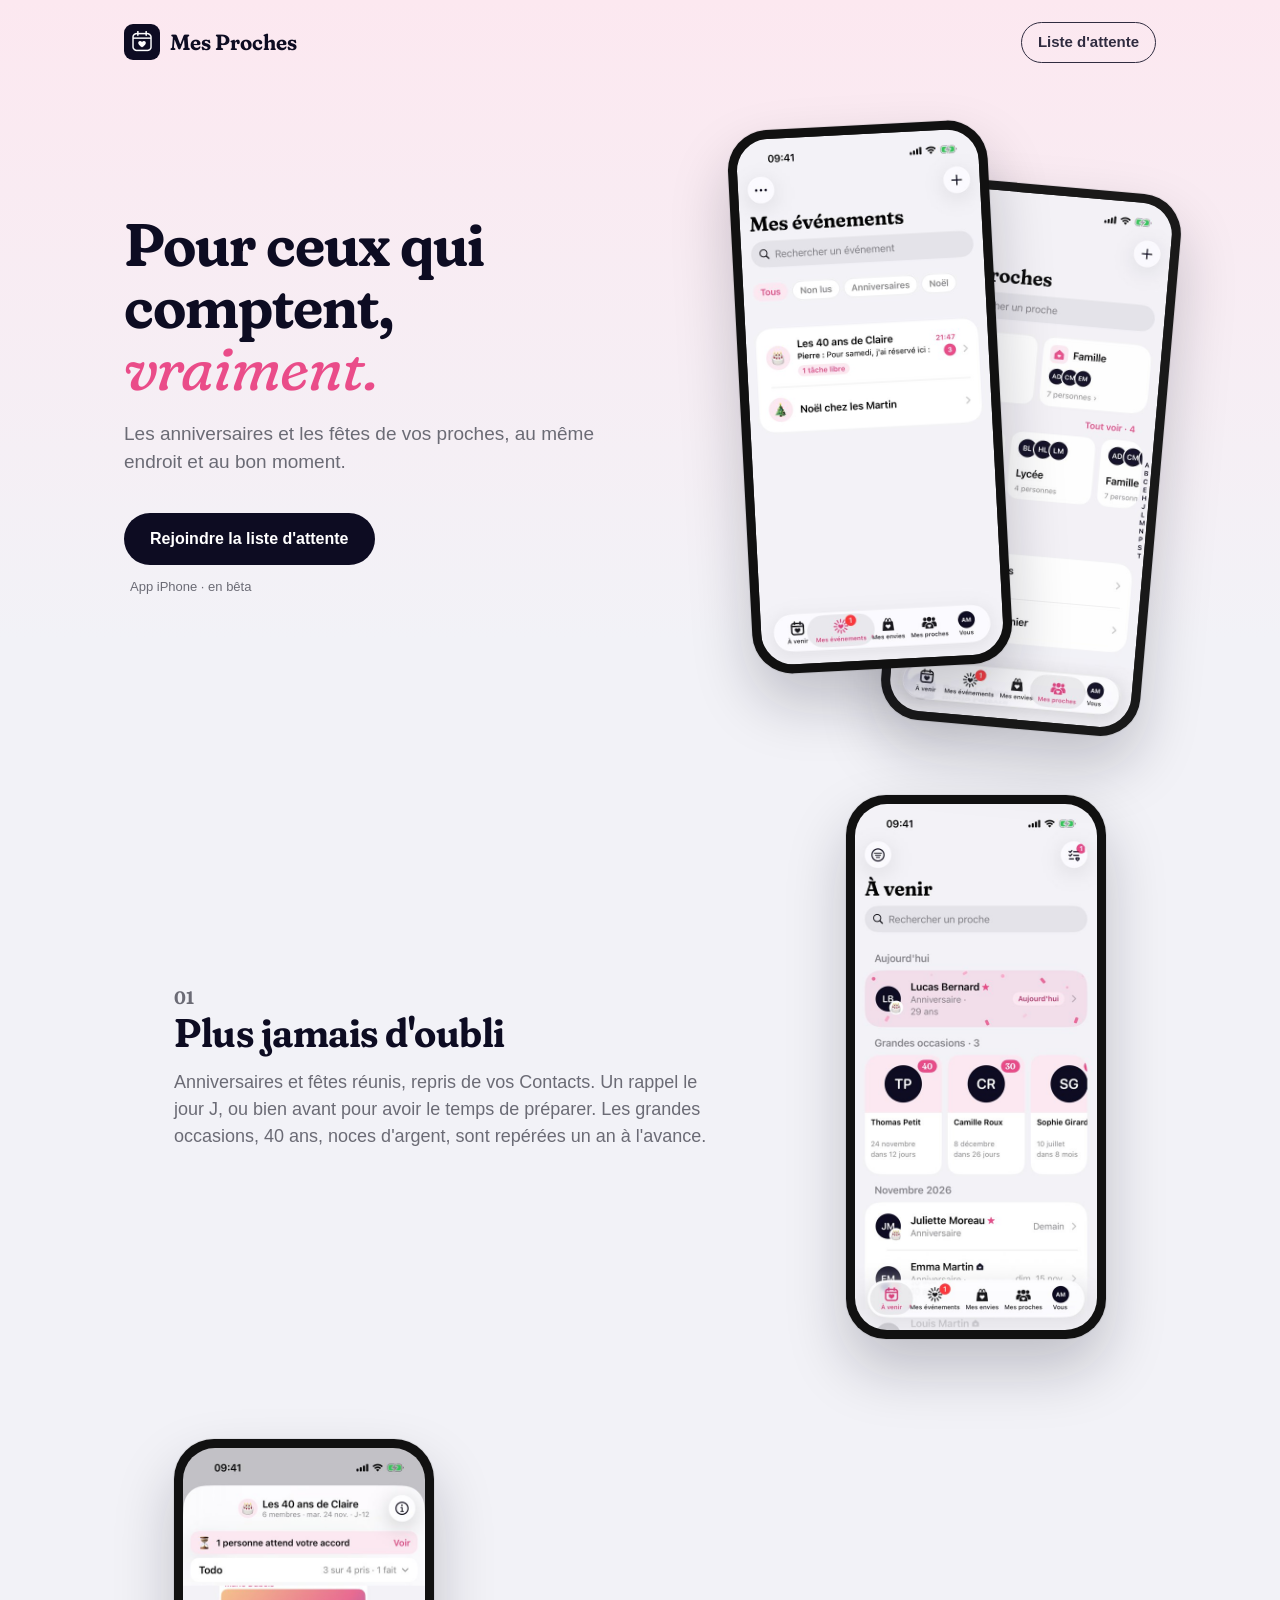
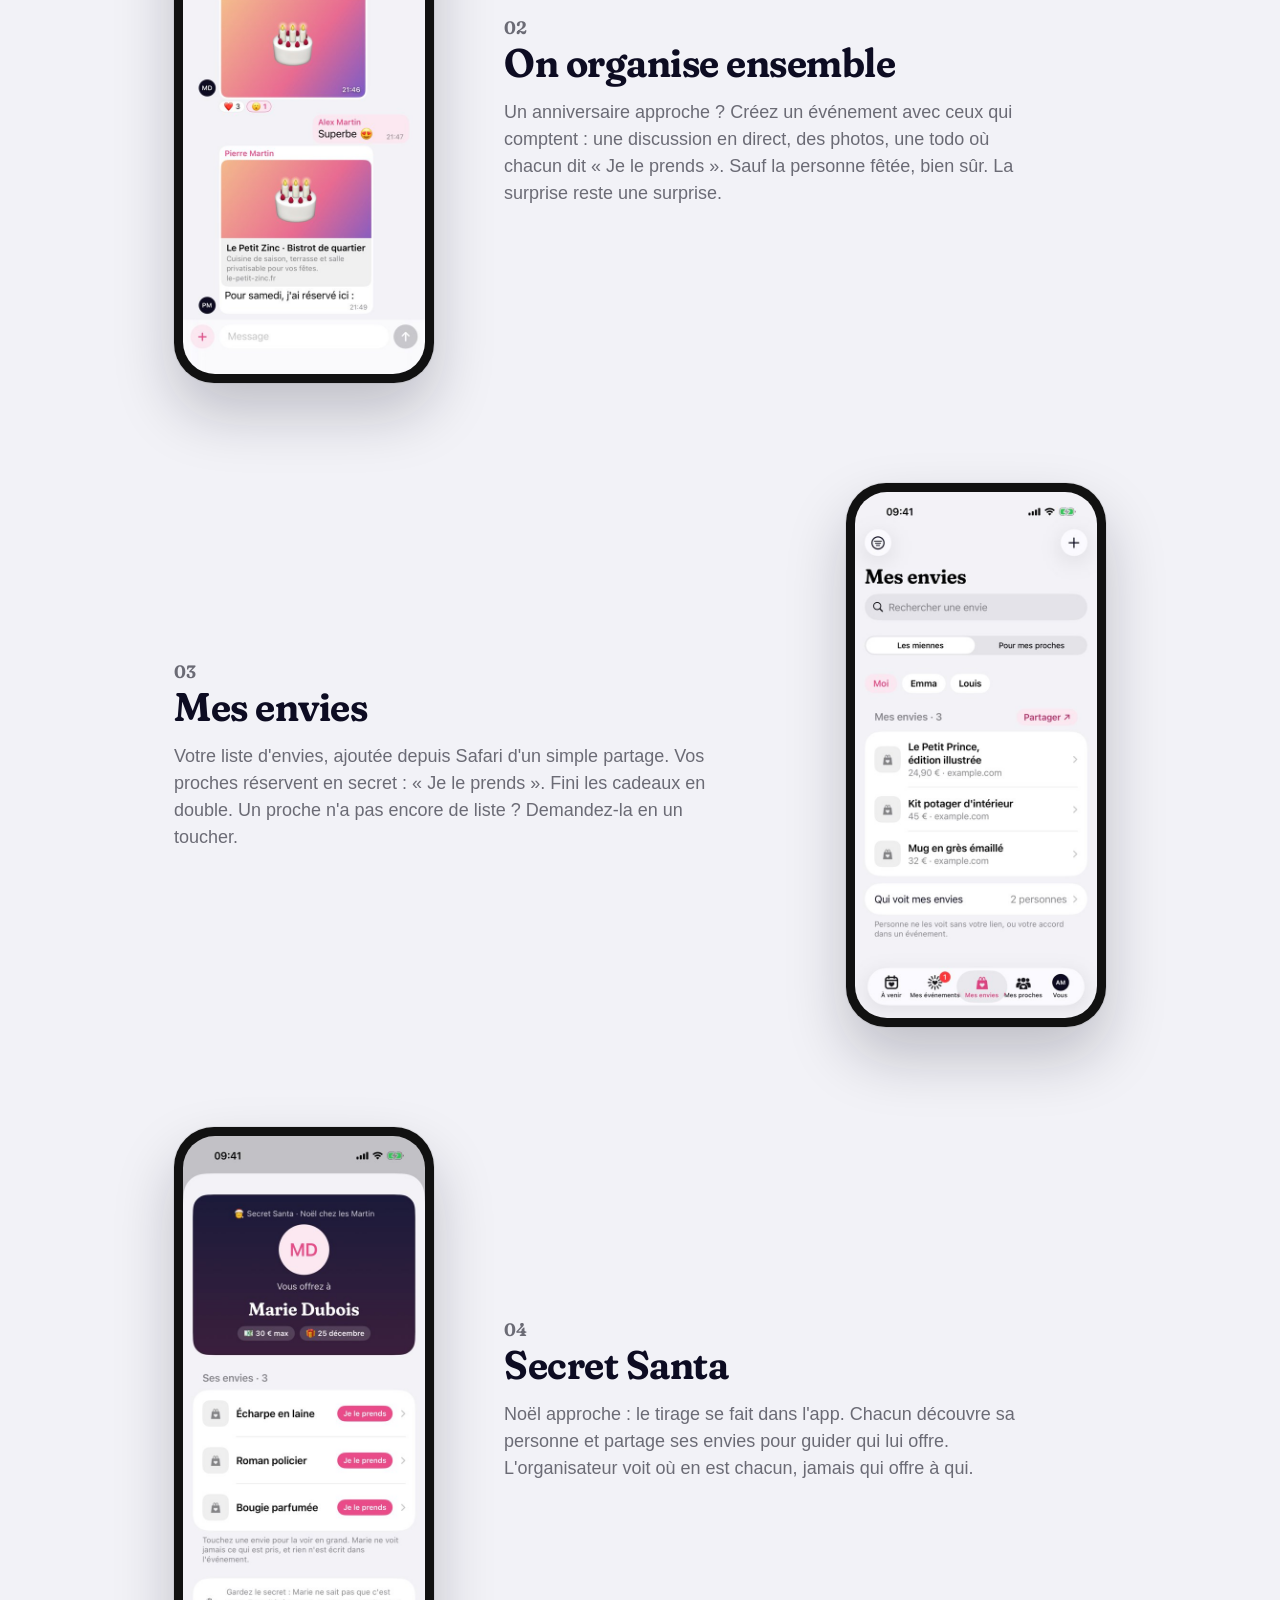
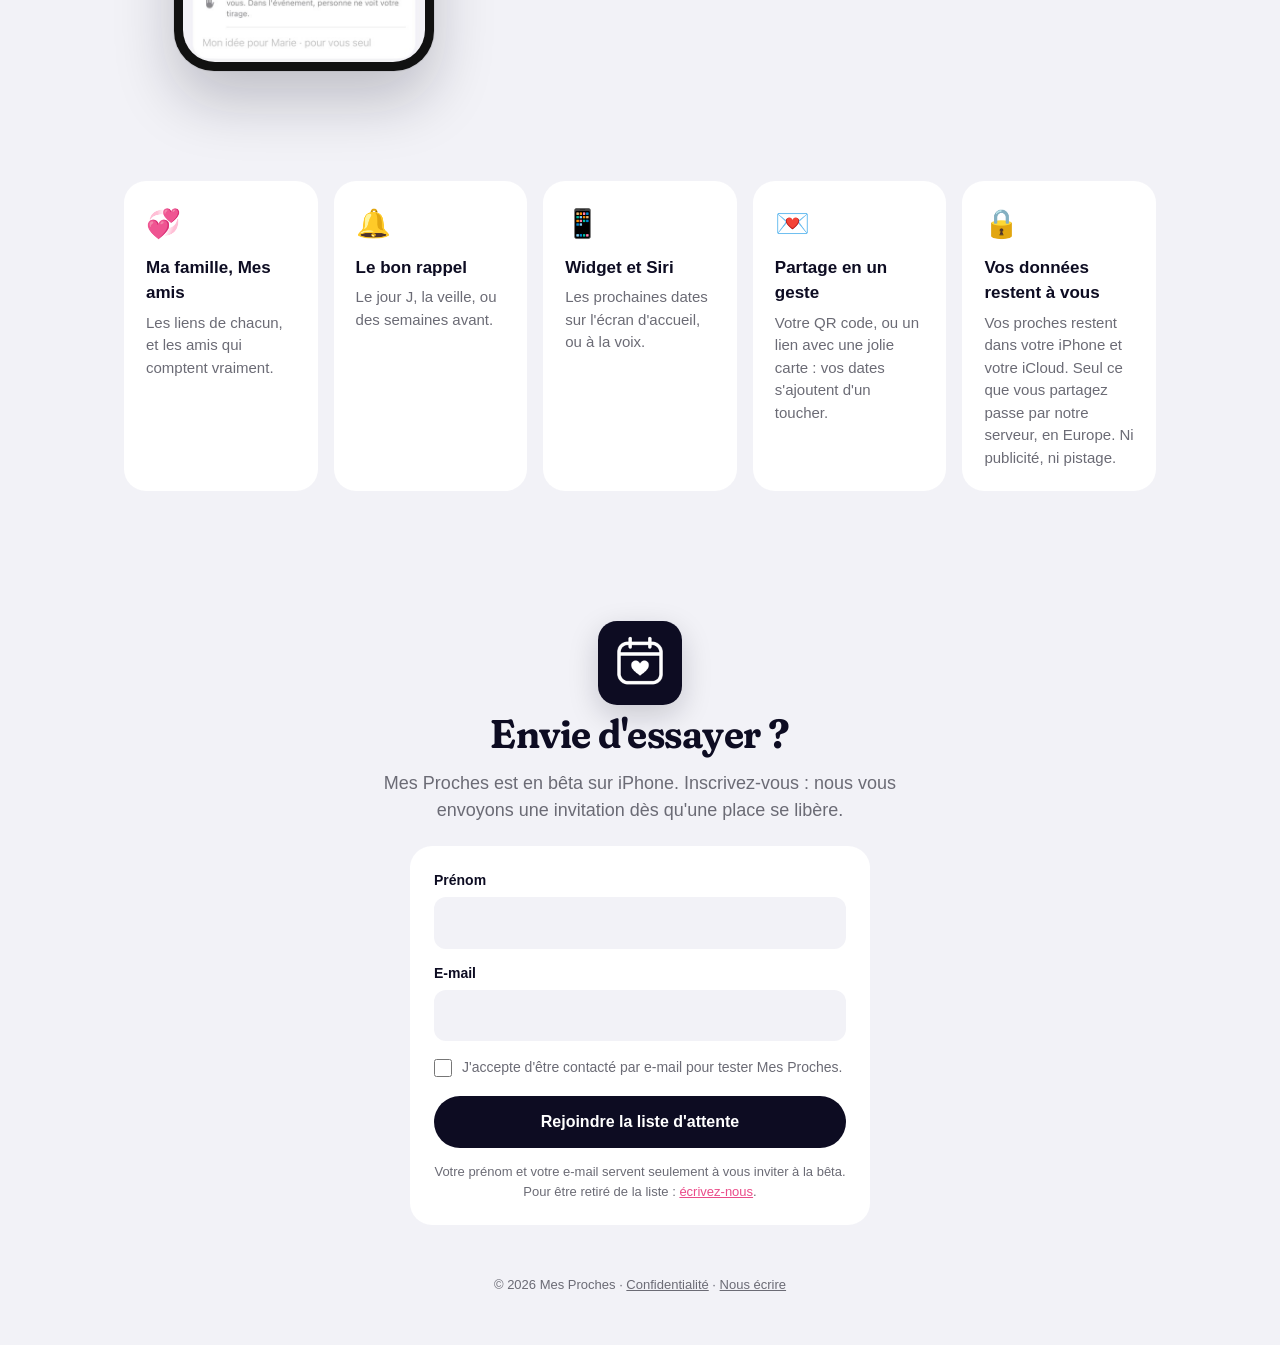
==== commit 8251fc4a: "Accueil : captures du dernier build (Mes proches, événements, envies, discussion, Secret Santa) Co-A" ====
--- a/index.html
+++ b/index.html
@@ -37,7 +37,7 @@
     <p class="mini">App iPhone · en bêta</p>
   </div>
   <div class="hero-ecrans">
-    <figure class="tel tel-arriere"><picture><img src="/assets/ecrans/clair-family.jpg" alt="Écran Ma famille"></picture></figure>
+    <figure class="tel tel-arriere"><picture><img src="/assets/ecrans/clair-family.jpg" alt="Écran Mes proches"></picture></figure>
     <figure class="tel tel-avant"><picture><img src="/assets/ecrans/clair-events.jpg" alt="Écran Mes événements"></picture></figure>
   </div>
 </section>
